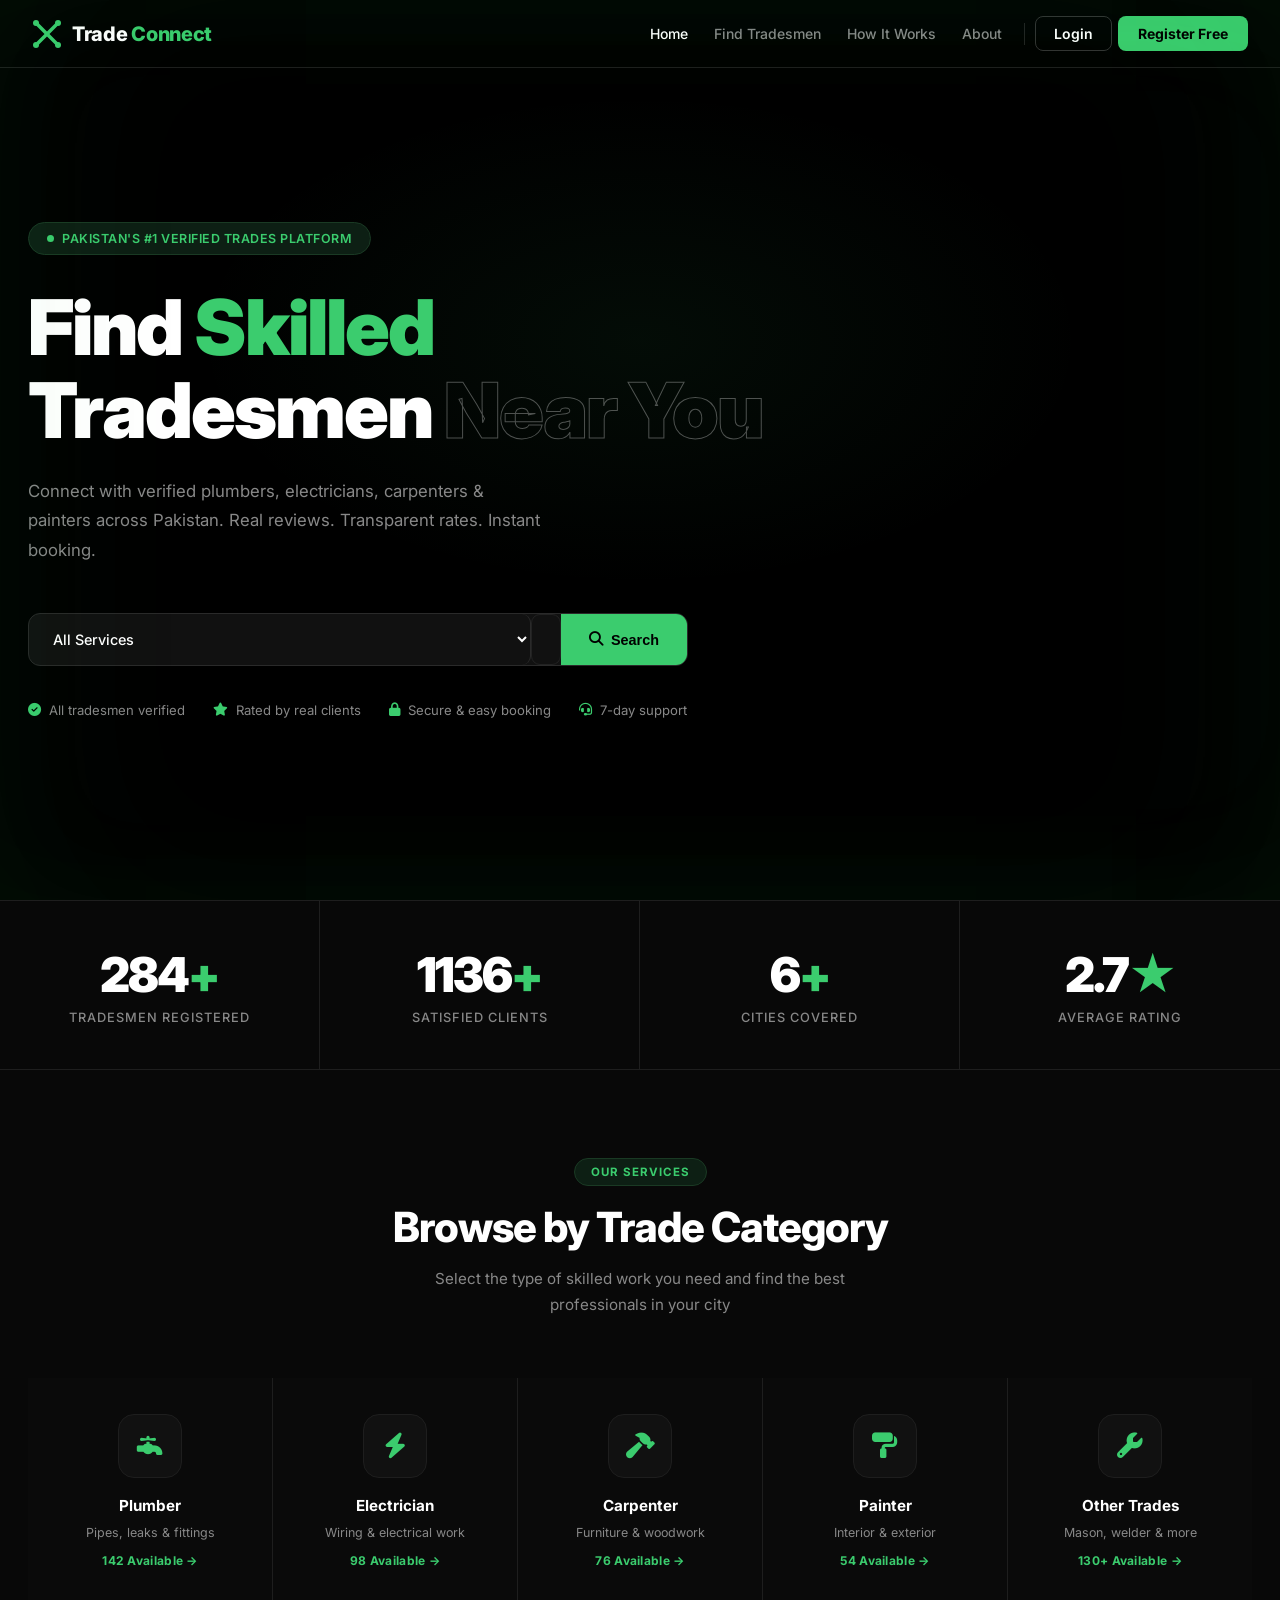
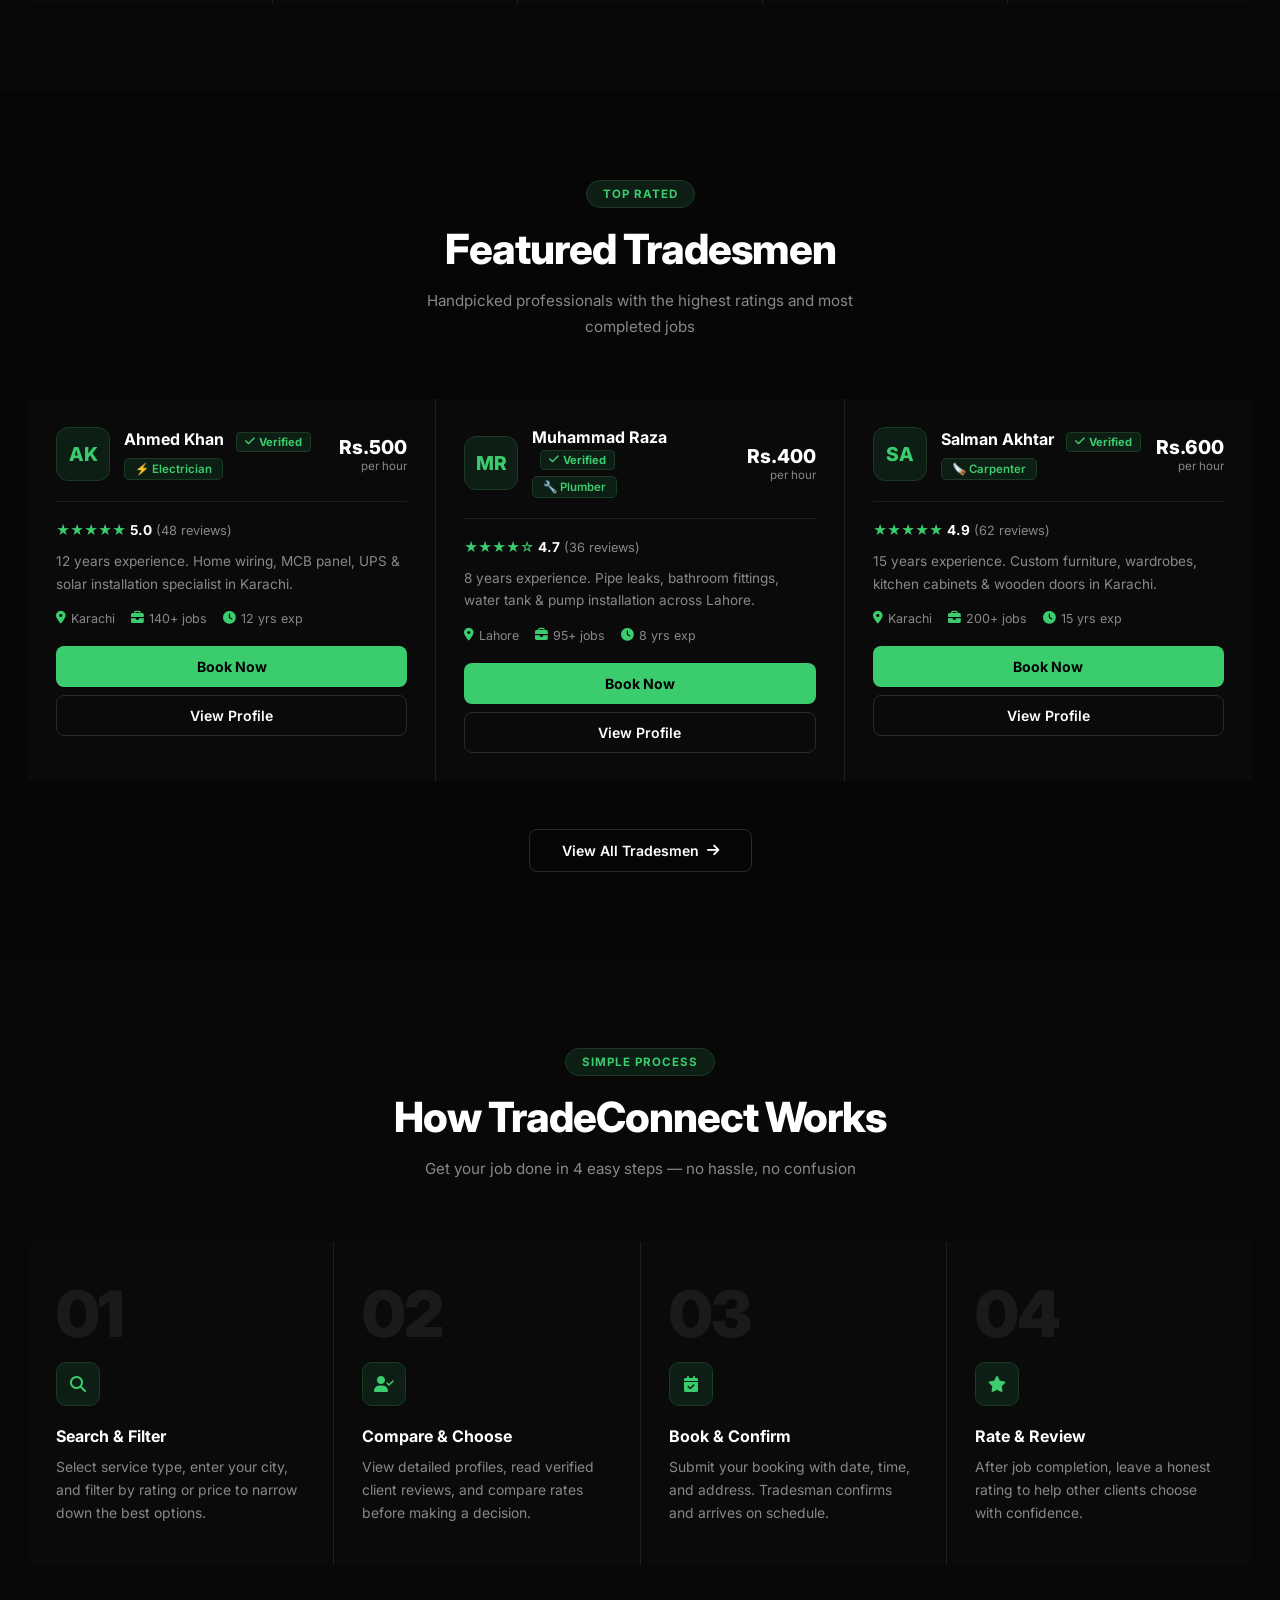
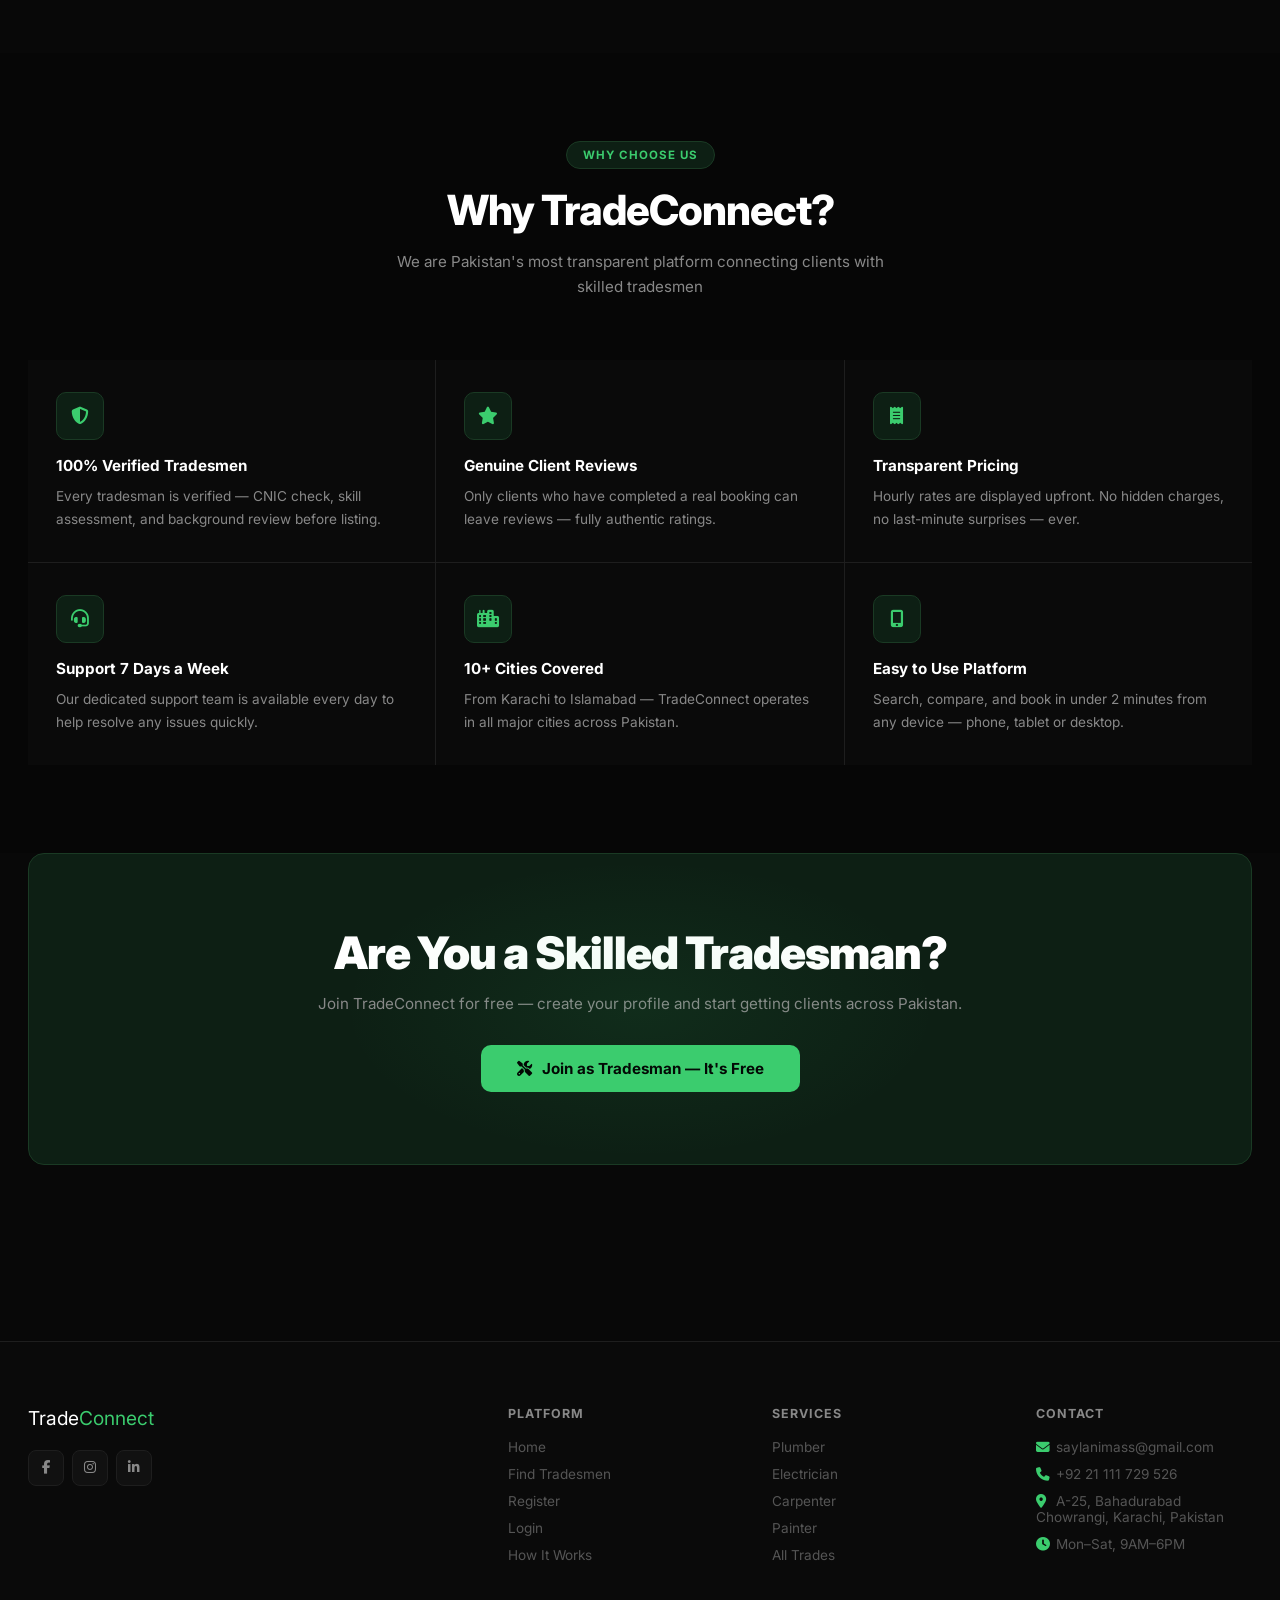
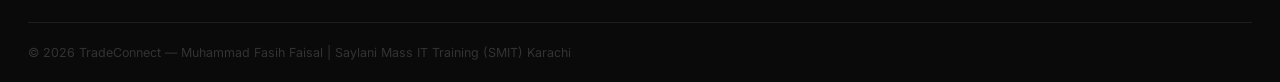
==== tradeconnect/public/index.html @ 7ce0fc68 "Add files via upload" ====
<!DOCTYPE html>
<html lang="en">
<head>
<meta charset="UTF-8">
<meta name="viewport" content="width=device-width, initial-scale=1.0">
<title>TradeConnect — Pakistan's Trusted Trades Platform</title>
<link rel="stylesheet" href="https://cdnjs.cloudflare.com/ajax/libs/font-awesome/6.5.0/css/all.min.css">
<link rel="stylesheet" href="common.css">
<link href="https://fonts.googleapis.com/css2?family=Inter:wght@300;400;500;600;700;800;900&display=swap" rel="stylesheet">
<style>
*{margin:0;padding:0;box-sizing:border-box;}
:root{
  --green:#3bcc6e;
  --green-dark:#2aaa58;
  --black:#000000;
  --dark:#0a0a0a;
  --card:#111111;
  --border:#1e1e1e;
  --text:#ffffff;
  --muted:#888888;
  --light:#cccccc;
}
html{scroll-behavior:smooth;}
body{font-family:'Inter',sans-serif;background:#080808;color:var(--text);overflow-x:hidden;}
/* Page-wide green glow shadow on sides */
body::before{
  content:'';position:fixed;top:0;left:0;right:0;bottom:0;pointer-events:none;z-index:9999;
  box-shadow:inset 0 0 120px rgba(59,204,110,.04), inset 80px 0 160px rgba(59,204,110,.03), inset -80px 0 160px rgba(59,204,110,.03);
}
/* Scrollbar */
::-webkit-scrollbar{width:6px;}
::-webkit-scrollbar-track{background:#000;}
::-webkit-scrollbar-thumb{background:#1e1e1e;border-radius:3px;}
::-webkit-scrollbar-thumb:hover{background:#3bcc6e;}

/* ─── NAVBAR OVERRIDE ─── */
.navbar{
  position:fixed!important;top:0;left:0;right:0;z-index:1000;
  background:rgba(0,0,0,.95)!important;
  backdrop-filter:blur(12px);
  border-bottom:1px solid #1e1e1e;
  height:68px;
  padding:0!important;
}
.nav-wrap{
  width:100%;max-width:1280px;margin:0 auto;padding:0 32px;
  height:68px;display:flex!important;align-items:center;
  justify-content:space-between!important;
  flex-direction:row!important;
}
/* Logo — hard left */
.logo{
  display:flex!important;align-items:center;gap:10px;
  text-decoration:none;flex-shrink:0;
  margin-right:auto;
}
/* All links + buttons — hard right */
.nav-right-group{
  display:flex!important;align-items:center;
  gap:2px;flex-shrink:0;margin-left:auto;
}
.nav-right-group a{
  color:#888;text-decoration:none;font-size:.875rem;
  font-weight:500;padding:8px 12px;border-radius:6px;
  transition:.2s;white-space:nowrap;display:inline-block;
}
.nav-right-group a:hover{color:#fff;background:#111;}
.nav-right-group a.active{color:#fff;}
.nav-divider{width:1px;height:22px;background:#222;margin:0 8px;flex-shrink:0;}
.btn-ghost{
  border:1px solid #333!important;color:#fff!important;
  background:transparent!important;padding:8px 18px!important;
  border-radius:8px!important;font-weight:600!important;
}
.btn-ghost:hover{border-color:#555!important;background:#111!important;}
.btn-green-nav{
  background:#3bcc6e!important;color:#000!important;
  padding:9px 20px!important;border-radius:8px!important;
  font-weight:700!important;margin-left:4px;
}
.btn-green-nav:hover{background:#2aaa58!important;}
@media(max-width:768px){
  .nav-right-group a:not(.btn-ghost):not(.btn-green-nav){display:none!important;}
}

/* ─── HERO ─── */
.hero{
  min-height:100vh;
  display:flex;align-items:center;
  padding:120px 28px 80px;
  background:var(--black);
  position:relative;overflow:hidden;
}
.hero-glow{
  position:absolute;top:10%;left:50%;transform:translateX(-50%);
  width:900px;height:500px;
  background:radial-gradient(ellipse,rgba(59,204,110,.06) 0%,transparent 70%);
  pointer-events:none;
}
.hero-inner{max-width:1280px;margin:auto;width:100%;position:relative;z-index:1;}
.hero-badge{
  display:inline-flex;align-items:center;gap:8px;
  background:#0d1f14;border:1px solid #1a3a24;
  color:var(--green);padding:8px 18px;border-radius:40px;
  font-size:.78rem;font-weight:600;letter-spacing:.5px;text-transform:uppercase;
  margin-bottom:32px;
}
.hero-badge span{width:7px;height:7px;border-radius:50%;background:var(--green);display:inline-block;animation:pulse 2s infinite;}
@keyframes pulse{0%,100%{opacity:1;}50%{opacity:.3;}}
.hero h1{
  font-size:clamp(2.8rem,6vw,5rem);font-weight:900;
  line-height:1.08;letter-spacing:-2px;
  max-width:800px;margin-bottom:24px;
}
.hero h1 .green{color:var(--green);}
.hero h1 .outline{
  -webkit-text-stroke:1px rgba(255,255,255,.3);
  color:transparent;
}
.hero-sub{
  color:var(--muted);font-size:1.05rem;
  max-width:520px;line-height:1.75;margin-bottom:48px;font-weight:400;
}

/* search */
.search-wrap{
  display:flex;gap:0;max-width:660px;
  background:#111;border:1px solid #2a2a2a;
  border-radius:12px;overflow:hidden;margin-bottom:36px;
}
.search-wrap select,.search-wrap input{
  background:transparent;border:none;outline:none;
  padding:16px 20px;font-family:'Inter',sans-serif;font-size:.9rem;color:#fff;
}
.search-wrap select{
  border-right:1px solid #2a2a2a;min-width:180px;cursor:pointer;
  font-weight:500;
}
.search-wrap select option{background:#111;}
.search-wrap input{flex:1;}
.search-wrap input::placeholder{color:var(--muted);}
.btn-search{
  background:var(--green);color:#000;border:none;
  padding:16px 28px;font-weight:700;font-size:.9rem;
  cursor:pointer;white-space:nowrap;transition:.2s;
  display:flex;align-items:center;gap:8px;
}
.btn-search:hover{background:var(--green-dark);}
.hero-trust{display:flex;gap:28px;flex-wrap:wrap;}
.trust-item{display:flex;align-items:center;gap:8px;font-size:.82rem;color:var(--muted);}
.trust-item i{color:var(--green);}

/* ─── STATS ─── */
.stats-section{background:#080808;border-top:1px solid var(--border);border-bottom:1px solid var(--border);padding:0;}
.stats-grid{max-width:1280px;margin:auto;display:grid;grid-template-columns:repeat(4,1fr);}
.stat-block{
  padding:44px 28px;text-align:center;
  border-right:1px solid var(--border);
  position:relative;
}
.stat-block:last-child{border:none;}
.stat-block h3{font-size:3rem;font-weight:900;letter-spacing:-2px;color:#fff;margin-bottom:6px;}
.stat-block h3 span{color:var(--green);}
.stat-block p{color:var(--muted);font-size:.8rem;font-weight:500;text-transform:uppercase;letter-spacing:1px;}

/* ─── SECTIONS ─── */
.section{padding:88px 28px;}
.s-inner{max-width:1280px;margin:auto;}
.s-head{text-align:center;margin-bottom:60px;}
.s-tag{
  display:inline-block;
  background:#0d1f14;border:1px solid #1a3a24;color:var(--green);
  padding:6px 16px;border-radius:40px;font-size:.72rem;font-weight:700;
  text-transform:uppercase;letter-spacing:1px;margin-bottom:16px;
}
.s-head h2{font-size:clamp(1.8rem,3.5vw,2.6rem);font-weight:800;letter-spacing:-1px;margin-bottom:14px;}
.s-head p{color:var(--muted);font-size:.95rem;max-width:500px;margin:auto;line-height:1.7;}
.bg-dark-alt{background:#060606;}

/* ─── CATEGORY CARDS ─── */
.cat-grid{display:grid;grid-template-columns:repeat(auto-fit,minmax(200px,1fr));gap:1px;background:var(--border);}
.cat-card{
  background:var(--dark);padding:36px 24px;text-align:center;
  cursor:pointer;transition:.25s;position:relative;overflow:hidden;
}
.cat-card::before{
  content:'';position:absolute;bottom:0;left:0;right:0;height:2px;
  background:var(--green);transform:scaleX(0);transition:.25s;
}
.cat-card:hover{background:#0f0f0f;}
.cat-card:hover::before{transform:scaleX(1);}
.cat-ic{
  width:64px;height:64px;border-radius:16px;
  background:#111;border:1px solid #1e1e1e;
  display:flex;align-items:center;justify-content:center;
  font-size:1.6rem;margin:0 auto 18px;transition:.25s;
  color:var(--green);
}
.cat-card:hover .cat-ic{background:#0d1f14;border-color:#1a3a24;}
.cat-card h5{font-size:.95rem;font-weight:700;margin-bottom:6px;}
.cat-card small{color:var(--muted);font-size:.78rem;}
.cat-card .num{
  margin-top:12px;font-size:.75rem;font-weight:700;
  color:var(--green);letter-spacing:.3px;
}

/* ─── TRADESMAN CARDS ─── */
.tc-grid{display:grid;grid-template-columns:repeat(auto-fit,minmax(320px,1fr));gap:1px;background:var(--border);}
.tc-card{background:var(--dark);padding:28px;transition:.25s;position:relative;}
.tc-card:hover{background:#0f0f0f;}
.tc-head{display:flex;align-items:center;gap:14px;margin-bottom:20px;padding-bottom:20px;border-bottom:1px solid var(--border);}
.tc-avatar{
  width:54px;height:54px;border-radius:12px;
  background:#0d1f14;border:1px solid #1a3a24;
  display:flex;align-items:center;justify-content:center;
  font-size:1.2rem;font-weight:800;color:var(--green);flex-shrink:0;
}
.tc-name{font-size:1rem;font-weight:700;margin-bottom:5px;}
.tc-trade{
  background:#0d1f14;color:var(--green);border:1px solid #1a3a24;
  padding:3px 10px;border-radius:5px;font-size:.72rem;font-weight:600;
  display:inline-block;
}
.tc-stars{color:var(--green);font-size:.85rem;margin-bottom:4px;}
.tc-price{
  margin-left:auto;text-align:right;
}
.tc-price .amount{font-size:1.2rem;font-weight:800;color:#fff;}
.tc-price small{color:var(--muted);font-size:.72rem;display:block;}
.tc-desc{color:var(--muted);font-size:.85rem;line-height:1.65;margin-bottom:16px;}
.tc-meta-row{display:flex;gap:16px;margin-bottom:20px;}
.tc-meta-row span{font-size:.78rem;color:var(--muted);display:flex;align-items:center;gap:5px;}
.tc-meta-row i{color:var(--green);font-size:.8rem;}
.verified-tag{
  display:inline-flex;align-items:center;gap:4px;
  background:#0d1f14;color:var(--green);border:1px solid #1a3a24;
  font-size:.7rem;font-weight:700;padding:2px 8px;border-radius:4px;
  margin-left:8px;
}
.btn-book{
  display:block;width:100%;padding:12px;
  background:var(--green);color:#000;
  border:none;border-radius:8px;font-weight:700;font-size:.88rem;
  cursor:pointer;transition:.2s;text-decoration:none;text-align:center;
}
.btn-book:hover{background:var(--green-dark);}
.btn-outline{
  display:block;width:100%;padding:11px;
  background:transparent;color:#fff;
  border:1px solid #2a2a2a;border-radius:8px;font-weight:600;font-size:.88rem;
  cursor:pointer;transition:.2s;text-decoration:none;text-align:center;
  margin-top:8px;
}
.btn-outline:hover{border-color:#444;background:#111;}

/* ─── HOW IT WORKS ─── */
.how-grid{display:grid;grid-template-columns:repeat(auto-fit,minmax(220px,1fr));gap:1px;background:var(--border);}
.how-card{background:var(--dark);padding:40px 28px;position:relative;}
.step-num{
  font-size:4rem;font-weight:900;letter-spacing:-2px;
  color:#1a1a1a;margin-bottom:16px;line-height:1;
}
.how-card h5{font-size:1rem;font-weight:700;margin-bottom:10px;}
.how-card p{color:var(--muted);font-size:.87rem;line-height:1.65;}
.how-card .step-icon{
  width:44px;height:44px;border-radius:10px;
  background:#0d1f14;border:1px solid #1a3a24;
  display:flex;align-items:center;justify-content:center;
  color:var(--green);font-size:1rem;margin-bottom:20px;
}

/* ─── WHY US ─── */
.why-grid{display:grid;grid-template-columns:repeat(3,1fr);gap:1px;background:var(--border);}
.why-card{background:var(--dark);padding:32px 28px;}
@media(max-width:768px){.why-grid{grid-template-columns:repeat(2,1fr);}}
@media(max-width:480px){.why-grid{grid-template-columns:1fr;}}
.why-icon{
  width:48px;height:48px;border-radius:10px;
  background:#0d1f14;border:1px solid #1a3a24;
  display:flex;align-items:center;justify-content:center;
  color:var(--green);font-size:1.1rem;margin-bottom:16px;
}
.why-card h5{font-size:.95rem;font-weight:700;margin-bottom:10px;}
.why-card p{color:var(--muted);font-size:.85rem;line-height:1.65;}

/* ─── CTA BANNER ─── */
.cta-banner{
  margin:0 28px;border-radius:16px;
  background:#0d1f14;border:1px solid #1a3a24;
  padding:72px 48px;text-align:center;
  position:relative;overflow:hidden;
}
.cta-banner::before{
  content:'';position:absolute;top:50%;left:50%;transform:translate(-50%,-50%);
  width:600px;height:300px;
  background:radial-gradient(ellipse,rgba(59,204,110,.08),transparent 70%);
  pointer-events:none;
}
.cta-banner h2{font-size:clamp(1.8rem,4vw,2.8rem);font-weight:900;letter-spacing:-1px;margin-bottom:14px;}
.cta-banner p{color:var(--muted);margin-bottom:32px;font-size:.95rem;}
.btn-green-lg{
  display:inline-flex;align-items:center;gap:10px;
  background:var(--green);color:#000;
  padding:14px 36px;border-radius:10px;font-weight:700;font-size:.95rem;
  text-decoration:none;transition:.2s;border:none;cursor:pointer;
}
.btn-green-lg:hover{background:var(--green-dark);}

/* ─── FOOTER ─── */
footer{
  margin-top:88px;
  border-top:1px solid var(--border);
  padding:64px 28px 0;
  background:var(--dark);
}
.footer-wrap{max-width:1280px;margin:auto;}
.footer-top{display:grid;grid-template-columns:2fr 1fr 1fr 1fr;gap:48px;padding-bottom:48px;border-bottom:1px solid var(--border);}
.footer-brand p{color:var(--muted);font-size:.85rem;line-height:1.75;margin-top:14px;max-width:260px;}
.footer-social{display:flex;gap:8px;margin-top:20px;}
.soc-btn{
  width:36px;height:36px;border-radius:8px;
  background:#111;border:1px solid #1e1e1e;
  display:flex;align-items:center;justify-content:center;
  color:var(--muted);font-size:.85rem;text-decoration:none;transition:.2s;
}
.soc-btn:hover{border-color:var(--green);color:var(--green);}
.footer-col h6{font-size:.78rem;font-weight:700;text-transform:uppercase;letter-spacing:1px;color:var(--muted);margin-bottom:18px;}
.footer-col a{display:block;color:#555;text-decoration:none;font-size:.85rem;margin-bottom:11px;transition:.2s;}
.footer-col a:hover{color:var(--green);}
.footer-bottom{
  padding:22px 0;display:flex;justify-content:space-between;
  align-items:center;flex-wrap:wrap;gap:10px;
}
.footer-bottom p{color:#333;font-size:.78rem;}
.footer-bottom a{color:#333;text-decoration:none;}
.footer-bottom a:hover{color:var(--green);}

/* ─── VIEW ALL BTN ─── */
.view-all-wrap{text-align:center;margin-top:48px;}
.btn-view-all{
  display:inline-flex;align-items:center;gap:8px;
  border:1px solid #2a2a2a;color:#fff;
  padding:12px 32px;border-radius:8px;font-weight:600;font-size:.88rem;
  text-decoration:none;transition:.2s;background:transparent;cursor:pointer;
}
.btn-view-all:hover{border-color:var(--green);color:var(--green);}

/* ─── RESPONSIVE ─── */
@media(max-width:900px){
  .stats-grid{grid-template-columns:1fr 1fr;}
  .footer-top{grid-template-columns:1fr 1fr;}
}
@media(max-width:600px){
  .stats-grid{grid-template-columns:1fr 1fr;}
  .footer-top{grid-template-columns:1fr;}
  .nav-links a:not(.btn-ghost):not(.btn-green){display:none;}
  .search-wrap{flex-direction:column;border-radius:12px;}
  .search-wrap select{border-right:none;border-bottom:1px solid #2a2a2a;}
  .cta-banner{margin:0 16px;padding:48px 24px;}
}
</style>
</head>
<body>

<!-- NAVBAR -->
<nav class="navbar">
  <div class="nav-wrap">
    <!-- LOGO — exact same as search page -->
    <a href="index.html" class="logo">
      <svg width="30" height="30" viewBox="0 0 30 30" fill="none" xmlns="http://www.w3.org/2000/svg"><path d="M4 4L26 26" stroke="#3bcc6e" stroke-width="3.5" stroke-linecap="round"/><path d="M26 4L4 26" stroke="#3bcc6e" stroke-width="3.5" stroke-linecap="round"/><circle cx="4" cy="4" r="3" fill="#3bcc6e"/><circle cx="26" cy="4" r="3" fill="#3bcc6e"/><circle cx="4" cy="26" r="3" fill="#3bcc6e"/><circle cx="26" cy="26" r="3" fill="#3bcc6e"/></svg><span style="font-family:Inter,sans-serif;font-size:1.25rem;font-weight:800;color:#fff;letter-spacing:-.3px;">Trade <span style="color:#3bcc6e;">Connect</span></span></span>
    </a>
    <!-- LINKS + BUTTONS — bilkul right -->
    <div class="nav-right-group">
      <a href="index.html" class="active">Home</a>
      <a href="search.html">Find Tradesmen</a>
      <a href="#how">How It Works</a>
      <a href="#about">About</a>
      <div class="nav-divider"></div>
      <a href="login.html" class="btn-ghost">Login</a>
      <a href="register.html" class="btn-green-nav">Register Free</a>
    </div>
  </div>
</nav>

<!-- HERO -->
<section class="hero">
  <div class="hero-glow"></div>
  <div class="hero-inner">
    <div class="hero-badge">
      <span></span> Pakistan's #1 Verified Trades Platform
    </div>
    <h1>
      Find <span class="green">Skilled</span><br>
      Tradesmen <span class="outline">Near You</span>
    </h1>
    <p class="hero-sub">Connect with verified plumbers, electricians, carpenters & painters across Pakistan. Real reviews. Transparent rates. Instant booking.</p>

    <div class="search-wrap">
      <select id="svcSel">
        <option value="">All Services</option>
        <option value="plumber">🔧 Plumber</option>
        <option value="electrician">⚡ Electrician</option>
        <option value="carpenter">🪚 Carpenter</option>
        <option value="painter">🎨 Painter</option>
      </select>
      <input type="text" id="cityIn" placeholder="Enter your city — e.g. Karachi, Lahore">
      <button class="btn-search" onclick="goSearch()"><i class="fas fa-search"></i> Search</button>
    </div>

    <div class="hero-trust">
      <div class="trust-item"><i class="fas fa-check-circle"></i> All tradesmen verified</div>
      <div class="trust-item"><i class="fas fa-star"></i> Rated by real clients</div>
      <div class="trust-item"><i class="fas fa-lock"></i> Secure & easy booking</div>
      <div class="trust-item"><i class="fas fa-headset"></i> 7-day support</div>
    </div>
  </div>
</section>

<!-- STATS -->
<div class="stats-section">
  <div class="stats-grid">
    <div class="stat-block"><h3 id="c1">0<span>+</span></h3><p>Tradesmen Registered</p></div>
    <div class="stat-block"><h3 id="c2">0<span>+</span></h3><p>Satisfied Clients</p></div>
    <div class="stat-block"><h3 id="c3">0<span>+</span></h3><p>Cities Covered</p></div>
    <div class="stat-block"><h3 id="c4">0<span>★</span></h3><p>Average Rating</p></div>
  </div>
</div>

<!-- CATEGORIES -->
<section class="section">
  <div class="s-inner">
    <div class="s-head">
      <div class="s-tag">Our Services</div>
      <h2>Browse by Trade Category</h2>
      <p>Select the type of skilled work you need and find the best professionals in your city</p>
    </div>
    <div class="cat-grid">
      <div class="cat-card" onclick="location.href='search.html?service=plumber'">
        <div class="cat-ic"><i class="fas fa-faucet"></i></div>
        <h5>Plumber</h5>
        <small>Pipes, leaks & fittings</small>
        <div class="num">142 Available →</div>
      </div>
      <div class="cat-card" onclick="location.href='search.html?service=electrician'">
        <div class="cat-ic"><i class="fas fa-bolt"></i></div>
        <h5>Electrician</h5>
        <small>Wiring & electrical work</small>
        <div class="num">98 Available →</div>
      </div>
      <div class="cat-card" onclick="location.href='search.html?service=carpenter'">
        <div class="cat-ic"><i class="fas fa-hammer"></i></div>
        <h5>Carpenter</h5>
        <small>Furniture & woodwork</small>
        <div class="num">76 Available →</div>
      </div>
      <div class="cat-card" onclick="location.href='search.html?service=painter'">
        <div class="cat-ic"><i class="fas fa-paint-roller"></i></div>
        <h5>Painter</h5>
        <small>Interior & exterior</small>
        <div class="num">54 Available →</div>
      </div>
      <div class="cat-card" onclick="location.href='search.html'">
        <div class="cat-ic"><i class="fas fa-wrench"></i></div>
        <h5>Other Trades</h5>
        <small>Mason, welder & more</small>
        <div class="num">130+ Available →</div>
      </div>
    </div>
  </div>
</section>

<!-- TOP TRADESMEN -->
<section class="section bg-dark-alt">
  <div class="s-inner">
    <div class="s-head">
      <div class="s-tag">Top Rated</div>
      <h2>Featured Tradesmen</h2>
      <p>Handpicked professionals with the highest ratings and most completed jobs</p>
    </div>
    <div class="tc-grid">

      <div class="tc-card">
        <div class="tc-head">
          <div class="tc-avatar">AK</div>
          <div>
            <div class="tc-name">Ahmed Khan <span class="verified-tag"><i class="fas fa-check"></i> Verified</span></div>
            <span class="tc-trade">⚡ Electrician</span>
          </div>
          <div class="tc-price">
            <div class="amount">Rs.500</div>
            <small>per hour</small>
          </div>
        </div>
        <div class="tc-stars">★★★★★ <span style="color:#fff;font-weight:700">5.0</span> <span style="color:var(--muted);font-size:.8rem">(48 reviews)</span></div>
        <p class="tc-desc" style="margin-top:12px;">12 years experience. Home wiring, MCB panel, UPS & solar installation specialist in Karachi.</p>
        <div class="tc-meta-row">
          <span><i class="fas fa-map-marker-alt"></i>Karachi</span>
          <span><i class="fas fa-briefcase"></i>140+ jobs</span>
          <span><i class="fas fa-clock"></i>12 yrs exp</span>
        </div>
        <a href="booking.html?id=1" class="btn-book">Book Now</a>
        <a href="profile.html?id=1" class="btn-outline">View Profile</a>
      </div>

      <div class="tc-card">
        <div class="tc-head">
          <div class="tc-avatar">MR</div>
          <div>
            <div class="tc-name">Muhammad Raza <span class="verified-tag"><i class="fas fa-check"></i> Verified</span></div>
            <span class="tc-trade">🔧 Plumber</span>
          </div>
          <div class="tc-price">
            <div class="amount">Rs.400</div>
            <small>per hour</small>
          </div>
        </div>
        <div class="tc-stars">★★★★☆ <span style="color:#fff;font-weight:700">4.7</span> <span style="color:var(--muted);font-size:.8rem">(36 reviews)</span></div>
        <p class="tc-desc" style="margin-top:12px;">8 years experience. Pipe leaks, bathroom fittings, water tank & pump installation across Lahore.</p>
        <div class="tc-meta-row">
          <span><i class="fas fa-map-marker-alt"></i>Lahore</span>
          <span><i class="fas fa-briefcase"></i>95+ jobs</span>
          <span><i class="fas fa-clock"></i>8 yrs exp</span>
        </div>
        <a href="booking.html?id=2" class="btn-book">Book Now</a>
        <a href="profile.html?id=2" class="btn-outline">View Profile</a>
      </div>

      <div class="tc-card">
        <div class="tc-head">
          <div class="tc-avatar">SA</div>
          <div>
            <div class="tc-name">Salman Akhtar <span class="verified-tag"><i class="fas fa-check"></i> Verified</span></div>
            <span class="tc-trade">🪚 Carpenter</span>
          </div>
          <div class="tc-price">
            <div class="amount">Rs.600</div>
            <small>per hour</small>
          </div>
        </div>
        <div class="tc-stars">★★★★★ <span style="color:#fff;font-weight:700">4.9</span> <span style="color:var(--muted);font-size:.8rem">(62 reviews)</span></div>
        <p class="tc-desc" style="margin-top:12px;">15 years experience. Custom furniture, wardrobes, kitchen cabinets & wooden doors in Karachi.</p>
        <div class="tc-meta-row">
          <span><i class="fas fa-map-marker-alt"></i>Karachi</span>
          <span><i class="fas fa-briefcase"></i>200+ jobs</span>
          <span><i class="fas fa-clock"></i>15 yrs exp</span>
        </div>
        <a href="booking.html?id=3" class="btn-book">Book Now</a>
        <a href="profile.html?id=3" class="btn-outline">View Profile</a>
      </div>

    </div>
    <div class="view-all-wrap">
      <a href="search.html" class="btn-view-all">View All Tradesmen <i class="fas fa-arrow-right"></i></a>
    </div>
  </div>
</section>

<!-- HOW IT WORKS -->
<section class="section" id="how">
  <div class="s-inner">
    <div class="s-head">
      <div class="s-tag">Simple Process</div>
      <h2>How TradeConnect Works</h2>
      <p>Get your job done in 4 easy steps — no hassle, no confusion</p>
    </div>
    <div class="how-grid">
      <div class="how-card">
        <div class="step-num">01</div>
        <div class="step-icon"><i class="fas fa-search"></i></div>
        <h5>Search & Filter</h5>
        <p>Select service type, enter your city, and filter by rating or price to narrow down the best options.</p>
      </div>
      <div class="how-card">
        <div class="step-num">02</div>
        <div class="step-icon"><i class="fas fa-user-check"></i></div>
        <h5>Compare & Choose</h5>
        <p>View detailed profiles, read verified client reviews, and compare rates before making a decision.</p>
      </div>
      <div class="how-card">
        <div class="step-num">03</div>
        <div class="step-icon"><i class="fas fa-calendar-check"></i></div>
        <h5>Book & Confirm</h5>
        <p>Submit your booking with date, time, and address. Tradesman confirms and arrives on schedule.</p>
      </div>
      <div class="how-card">
        <div class="step-num">04</div>
        <div class="step-icon"><i class="fas fa-star"></i></div>
        <h5>Rate & Review</h5>
        <p>After job completion, leave a honest rating to help other clients choose with confidence.</p>
      </div>
    </div>
  </div>
</section>

<!-- WHY TRADECONNECT -->
<section class="section bg-dark-alt" id="about">
  <div class="s-inner">
    <div class="s-head">
      <div class="s-tag">Why Choose Us</div>
      <h2>Why TradeConnect?</h2>
      <p>We are Pakistan's most transparent platform connecting clients with skilled tradesmen</p>
    </div>
    <div class="why-grid">
      <div class="why-card">
        <div class="why-icon"><i class="fas fa-shield-alt"></i></div>
        <h5>100% Verified Tradesmen</h5>
        <p>Every tradesman is verified — CNIC check, skill assessment, and background review before listing.</p>
      </div>
      <div class="why-card">
        <div class="why-icon"><i class="fas fa-star"></i></div>
        <h5>Genuine Client Reviews</h5>
        <p>Only clients who have completed a real booking can leave reviews — fully authentic ratings.</p>
      </div>
      <div class="why-card">
        <div class="why-icon"><i class="fas fa-receipt"></i></div>
        <h5>Transparent Pricing</h5>
        <p>Hourly rates are displayed upfront. No hidden charges, no last-minute surprises — ever.</p>
      </div>
      <div class="why-card">
        <div class="why-icon"><i class="fas fa-headset"></i></div>
        <h5>Support 7 Days a Week</h5>
        <p>Our dedicated support team is available every day to help resolve any issues quickly.</p>
      </div>
      <div class="why-card">
        <div class="why-icon"><i class="fas fa-city"></i></div>
        <h5>10+ Cities Covered</h5>
        <p>From Karachi to Islamabad — TradeConnect operates in all major cities across Pakistan.</p>
      </div>
      <div class="why-card">
        <div class="why-icon"><i class="fas fa-mobile-alt"></i></div>
        <h5>Easy to Use Platform</h5>
        <p>Search, compare, and book in under 2 minutes from any device — phone, tablet or desktop.</p>
      </div>
    </div>
  </div>
</section>


<!-- CTA BANNER -->
<section style="padding:0 0 88px;">
  <div class="cta-banner">
    <h2>Are You a Skilled Tradesman?</h2>
    <p>Join TradeConnect for free — create your profile and start getting clients across Pakistan.</p>
    <a href="register.html?role=tradesman" class="btn-green-lg">
      <i class="fas fa-tools"></i> Join as Tradesman — It's Free
    </a>
  </div>
</section>

<!-- FOOTER -->
<footer>
  <div class="footer-wrap">
    <div class="footer-top">
      <div class="footer-brand">
        <div class="logo-name" style="font-size:1.2rem;margin-bottom:14px;">Trade<span style="color:var(--green)">Connect</span></div>
        <div class="footer-social">
          <a href="https://www.facebook.com/saylani.smit" class="soc-btn"><i class="fab fa-facebook-f"></i></a>
          <a href="https://www.instagram.com/saylani.smit/" class="soc-btn"><i class="fab fa-instagram"></i></a>
          <a href="https://www.linkedin.com/company/saylanimassit/" class="soc-btn"><i class="fab fa-linkedin-in"></i></a>
        </div>
      </div>
      <div class="footer-col">
        <h6>Platform</h6>
        <a href="index.html">Home</a>
        <a href="search.html">Find Tradesmen</a>
        <a href="register.html">Register</a>
        <a href="login.html">Login</a>
        <a href="#how">How It Works</a>
      </div>
      <div class="footer-col">
        <h6>Services</h6>
        <a href="search.html?service=plumber">Plumber</a>
        <a href="search.html?service=electrician">Electrician</a>
        <a href="search.html?service=carpenter">Carpenter</a>
        <a href="search.html?service=painter">Painter</a>
        <a href="search.html">All Trades</a>
      </div>
      <div class="footer-col">
        <h6>Contact</h6>
        <a href="#"><i class="fas fa-envelope" style="width:14px;margin-right:6px;color:var(--green)"></i>saylanimass@gmail.com</a>
        <a href="#"><i class="fas fa-phone" style="width:14px;margin-right:6px;color:var(--green)"></i>+92 21 111 729 526</a>
        <a href="#"><i class="fas fa-map-marker-alt" style="width:14px;margin-right:6px;color:var(--green)"></i>A-25, Bahadurabad Chowrangi, Karachi, Pakistan</a>
        <a href="#"><i class="fas fa-clock" style="width:14px;margin-right:6px;color:var(--green)"></i>Mon–Sat, 9AM–6PM</a>
      </div>
    </div>
    <div class="footer-bottom">
      <p>© 2026 TradeConnect — Muhammad Fasih Faisal | <a href="https://www.saylanimit.com">Saylani Mass IT Training (SMIT)</a> Karachi</p>
    </div>
  </div>
</footer>

<script>

function goSearch(){
  const s=document.getElementById('svcSel').value;
  const c=document.getElementById('cityIn').value;
  location.href='search.html?'+(s?'service='+s+'&':'')+(c?'city='+encodeURIComponent(c):'');
}

// Counter animation — exactly like SMIT website
function animCount(el,target,suffix,decimals=0){
  let cur=0;const dur=2000;const step=16;const inc=target/(dur/step);
  const t=setInterval(()=>{
    cur+=inc;
    if(cur>=target){cur=target;clearInterval(t);}
    el.innerHTML=decimals?cur.toFixed(decimals)+suffix:Math.round(cur)+suffix;
  },step);
}
const obs=new IntersectionObserver(entries=>{
  entries.forEach(e=>{
    if(e.isIntersecting){
      animCount(document.getElementById('c1'),500,'<span>+</span>');
      animCount(document.getElementById('c2'),2000,'<span>+</span>');
      animCount(document.getElementById('c3'),10,'<span>+</span>');
      animCount(document.getElementById('c4'),4.8,'<span>★</span>',1);
      obs.disconnect();
    }
  });
},{threshold:.3});
obs.observe(document.querySelector('.stats-section'));
</script>
</body>
</html>
---- tradeconnect/public/common.css ----
/* TradeConnect — Common CSS */
:root{
  --green:#3bcc6e;
  --green-dark:#2aaa58;
  --black:#000;
  --dark:#0a0a0a;
  --card:#0f0f0f;
  --border:#1e1e1e;
  --border2:#1a1a1a;
  --muted:#555;
  --light:#aaa;
}
*{margin:0;padding:0;box-sizing:border-box;}
body{font-family:'Inter',sans-serif;background:var(--black);color:#fff;}
a{text-decoration:none;}

/* NAV */
.navbar{background:var(--dark);border-bottom:1px solid var(--border);padding:0 28px;height:68px;display:flex;align-items:center;justify-content:space-between;position:sticky;top:0;z-index:999;}
.logo{font-weight:800;font-size:1.3rem;color:#fff;display:flex;align-items:center;gap:8px;text-decoration:none;flex-shrink:0;}
.logo span{color:var(--green);}
.logo i{color:var(--green);}
.nav-links{display:flex;align-items:center;gap:6px;margin-left:auto;}
.nav-links a{color:var(--light);font-size:.88rem;padding:8px 14px;border-radius:8px;transition:.2s;text-decoration:none;}
.nav-links a:hover{color:#fff;background:#111;}
.btn-ghost{border:1px solid #2a2a2a!important;color:#fff!important;border-radius:8px!important;padding:8px 16px!important;background:transparent!important;}
.btn-green{background:var(--green)!important;color:#000!important;font-weight:700!important;border-radius:8px!important;padding:9px 18px!important;}
.btn-green:hover{background:var(--green-dark)!important;}

/* INPUTS */
input:not([type=radio]):not([type=checkbox]),select,textarea{width:100%;background:#111;border:1px solid #222;color:#fff;border-radius:9px;padding:12px 14px;font-family:'Inter',sans-serif;font-size:.9rem;outline:none;transition:border .2s;}
input::placeholder,textarea::placeholder{color:#444;}
input:not([type=radio]):not([type=checkbox]):focus,select:focus,textarea:focus{border-color:var(--green);}
input[type=radio],input[type=checkbox]{width:auto;background:transparent;border:none;padding:0;}
select option{background:#111;color:#fff;}
textarea{resize:vertical;}
label{display:block;font-weight:600;font-size:.85rem;color:var(--light);margin-bottom:7px;}
.radio-list label{display:flex;align-items:center;gap:10px;margin-bottom:0;font-weight:500;color:#888;cursor:pointer;flex-direction:row;flex-wrap:nowrap;white-space:nowrap;}
.radio-list input[type=radio]{width:15px;height:15px;flex-shrink:0;margin:0;accent-color:var(--green);cursor:pointer;}
.form-group{margin-bottom:16px;}

/* BUTTONS */
.btn-primary{background:var(--green);color:#000;border:none;padding:13px 28px;border-radius:9px;font-weight:700;font-size:.95rem;cursor:pointer;font-family:'Inter',sans-serif;transition:.2s;display:inline-block;}
.btn-primary:hover{background:var(--green-dark);}
.btn-outline{border:1px solid #2a2a2a;color:#fff;background:transparent;padding:11px 22px;border-radius:9px;font-weight:600;cursor:pointer;font-family:'Inter',sans-serif;transition:.2s;display:inline-block;}
.btn-outline:hover{border-color:var(--green);color:var(--green);}

/* CARDS */
.card{background:var(--card);border:1px solid var(--border);border-radius:16px;padding:28px;}

/* BADGES */
.badge{padding:4px 10px;border-radius:6px;font-size:.75rem;font-weight:700;display:inline-block;}
.badge-pending{background:#2a1a00;color:#f5a623;border:1px solid #4a3000;}
.badge-accepted{background:#0d1f14;color:#3bcc6e;border:1px solid #1a3a24;}
.badge-completed{background:#0d1f3a;color:#5ba3f5;border:1px solid #1a3a6e;}
.badge-cancelled{background:#2a0d0d;color:#ff6b6b;border:1px solid #4a1a1a;}

/* TABLE */
.table-wrap{background:var(--card);border:1px solid var(--border);border-radius:14px;overflow:auto;margin-bottom:24px;}
table{width:100%;border-collapse:collapse;min-width:600px;}
th{background:var(--dark);padding:13px 16px;text-align:left;font-size:.78rem;color:var(--muted);font-weight:600;text-transform:uppercase;letter-spacing:.5px;}
td{padding:13px 16px;border-top:1px solid var(--border2);font-size:.86rem;color:#ccc;vertical-align:middle;}
td strong{color:#fff;}
td small{color:var(--muted);}

/* ALERTS */
.alert{border-radius:9px;padding:12px 16px;margin-bottom:16px;font-size:.88rem;display:none;}
.alert.show{display:block;}
.alert-error{background:#1a0a0a;border:1px solid #3a1a1a;color:#ff6b6b;}
.alert-success{background:#0d1f14;border:1px solid #1a3a24;color:#3bcc6e;}

/* SIDEBAR */
.sidebar{width:230px;background:var(--dark);border-right:1px solid var(--border);min-height:100vh;padding:20px 0;flex-shrink:0;display:flex;flex-direction:column;}
.sidebar .logo{padding:0 20px 24px;}
.sidebar-nav a{display:flex;align-items:center;gap:10px;padding:12px 20px;color:var(--muted);font-size:.88rem;transition:.2s;border-left:3px solid transparent;}
.sidebar-nav a:hover,.sidebar-nav a.active{color:#fff;background:rgba(59,204,110,.08);border-left-color:var(--green);}
.sidebar-nav a i{color:var(--green);width:16px;}
.sidebar-section{font-size:.7rem;color:#333;text-transform:uppercase;letter-spacing:1px;padding:14px 20px 6px;font-weight:700;}
.sidebar-footer{margin-top:auto;padding:20px;border-top:1px solid var(--border);}

/* DASHBOARD LAYOUT */
.dash-wrap{display:flex;min-height:100vh;}
.dash-main{flex:1;padding:28px;overflow:auto;}
.topbar{display:flex;justify-content:space-between;align-items:center;margin-bottom:28px;}
.topbar h2{font-weight:800;font-size:1.4rem;color:#fff;}
.topbar p{color:var(--muted);font-size:.88rem;margin-top:4px;}
.avatar-sm{width:40px;height:40px;border-radius:50%;background:var(--green);display:flex;align-items:center;justify-content:center;font-weight:700;color:#000;font-size:.85rem;overflow:hidden;flex-shrink:0;}

/* STAT CARDS */
.stats-row{display:grid;grid-template-columns:repeat(auto-fit,minmax(160px,1fr));gap:14px;margin-bottom:24px;}
.stat-card{background:var(--card);border:1px solid var(--border);border-radius:14px;padding:20px;}
.stat-card .ic{width:42px;height:42px;border-radius:10px;background:#0d1f14;border:1px solid #1a3a24;display:flex;align-items:center;justify-content:center;margin-bottom:12px;}
.stat-card .ic i{color:var(--green);font-size:1rem;}
.stat-card h3{font-weight:800;font-size:1.7rem;color:#fff;margin:0 0 3px;}
.stat-card p{color:var(--muted);font-size:.8rem;margin:0;}

/* ACTION BUTTONS in table */
.btn-sm{border:none;border-radius:6px;padding:6px 13px;font-size:.78rem;font-weight:700;cursor:pointer;font-family:'Inter',sans-serif;transition:.2s;}
.btn-accept{background:#0d1f14;color:#3bcc6e;border:1px solid #1a3a24;}
.btn-accept:hover{background:#142d1c;}
.btn-reject{background:#2a0d0d;color:#ff6b6b;border:1px solid #4a1a1a;}
.btn-reject:hover{background:#3a1010;}
.btn-complete{background:#0d1f3a;color:#5ba3f5;border:1px solid #1a3a6e;}
.btn-complete:hover{background:#152a4a;}
.btn-view{background:#1a1a1a;color:#aaa;border:1px solid #2a2a2a;}
.btn-view:hover{border-color:var(--green);color:var(--green);}

/* STARS */
.stars{color:#f5a623;}

/* VERIFIED */
.verified{background:#0d1f14;color:#3bcc6e;border:1px solid #1a3a24;padding:2px 8px;border-radius:4px;font-size:.7rem;font-weight:700;margin-left:6px;}

@media(max-width:700px){
  .sidebar{display:none;}
  .dash-main{padding:16px;}
  .stats-row{grid-template-columns:1fr 1fr;}
}
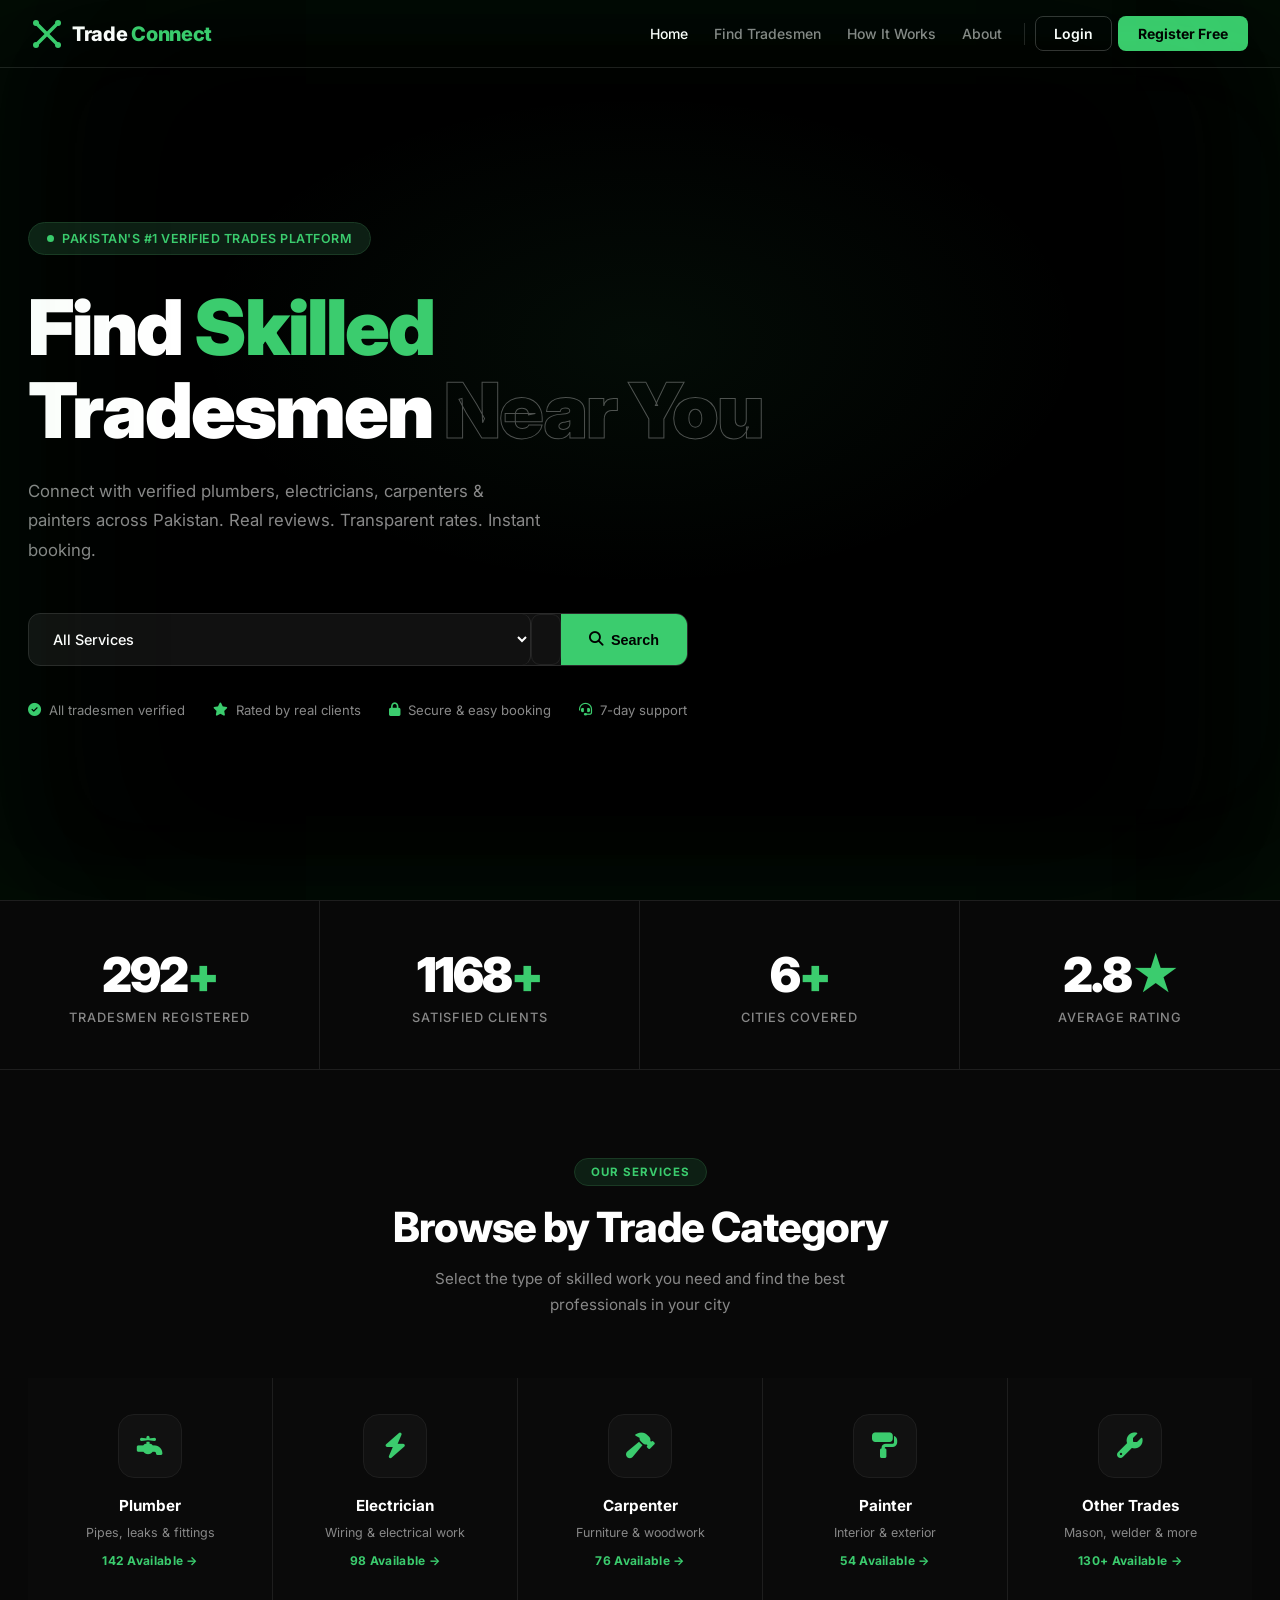
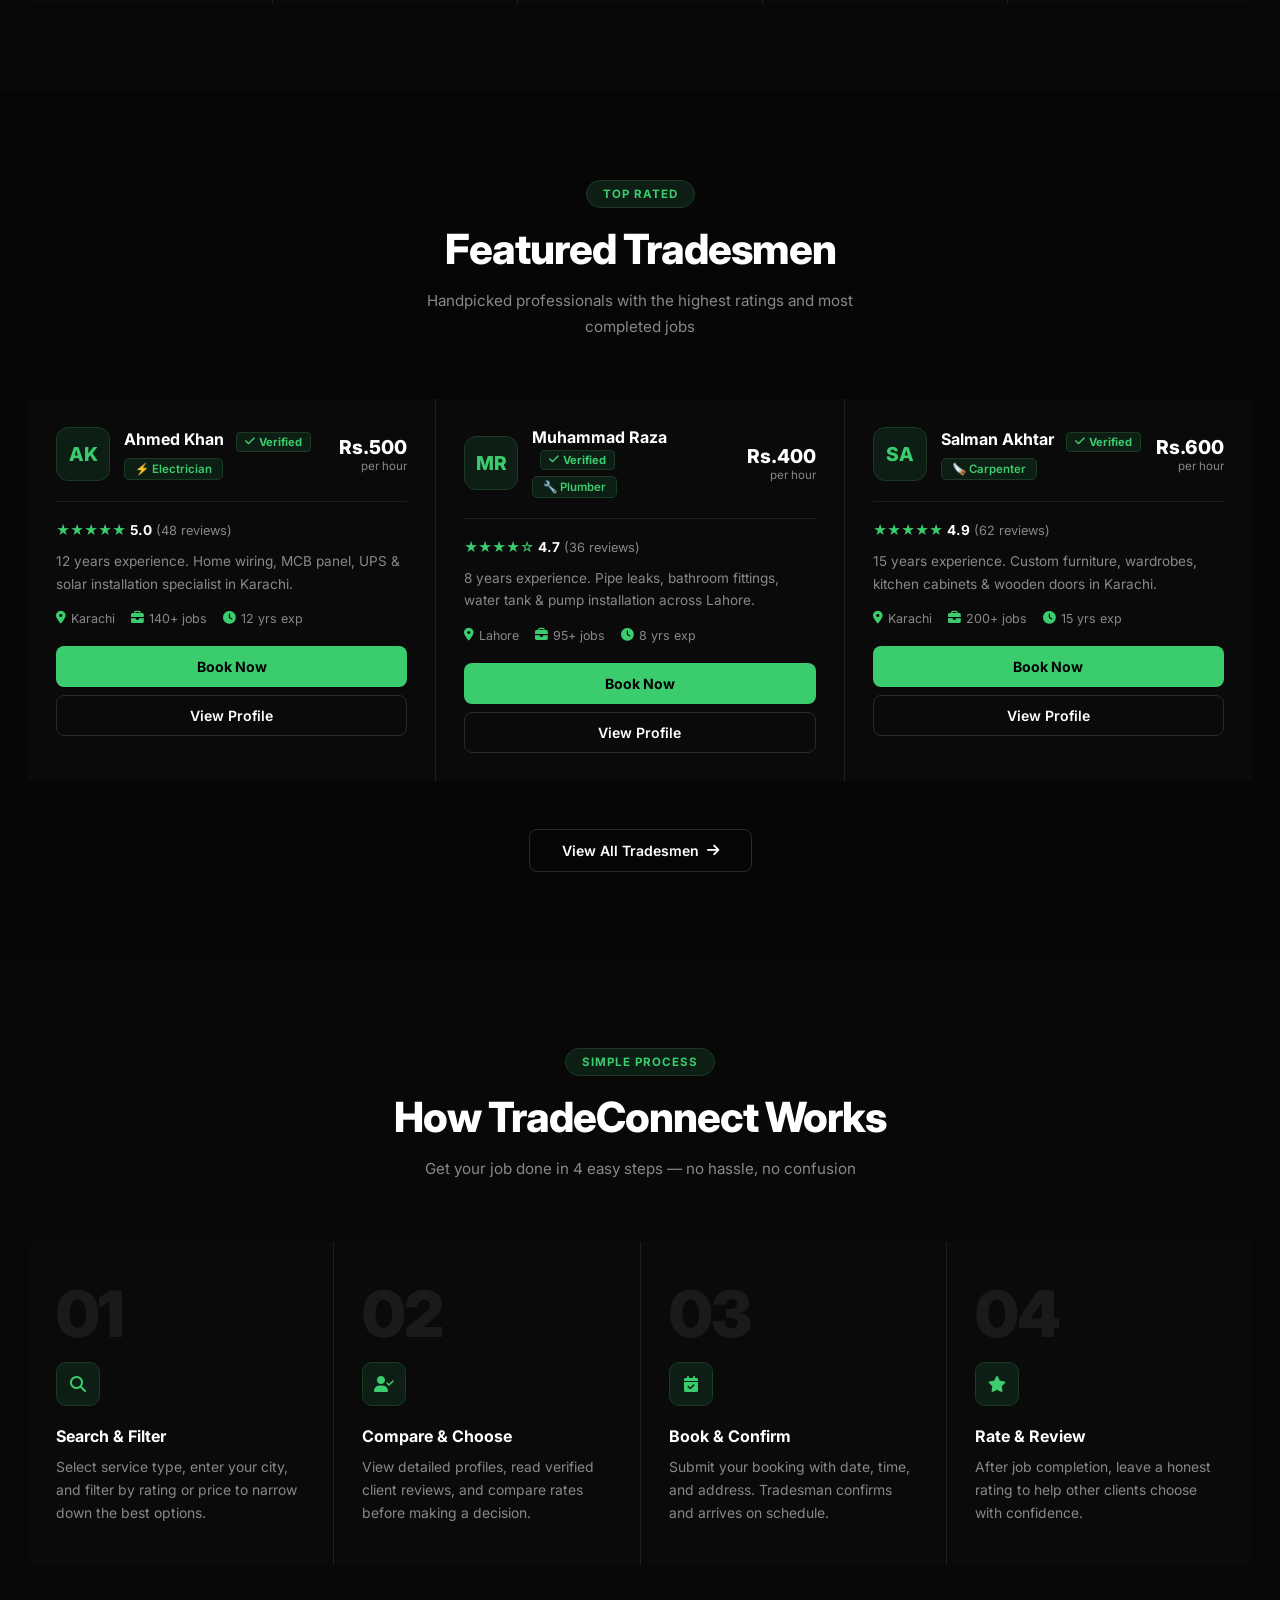
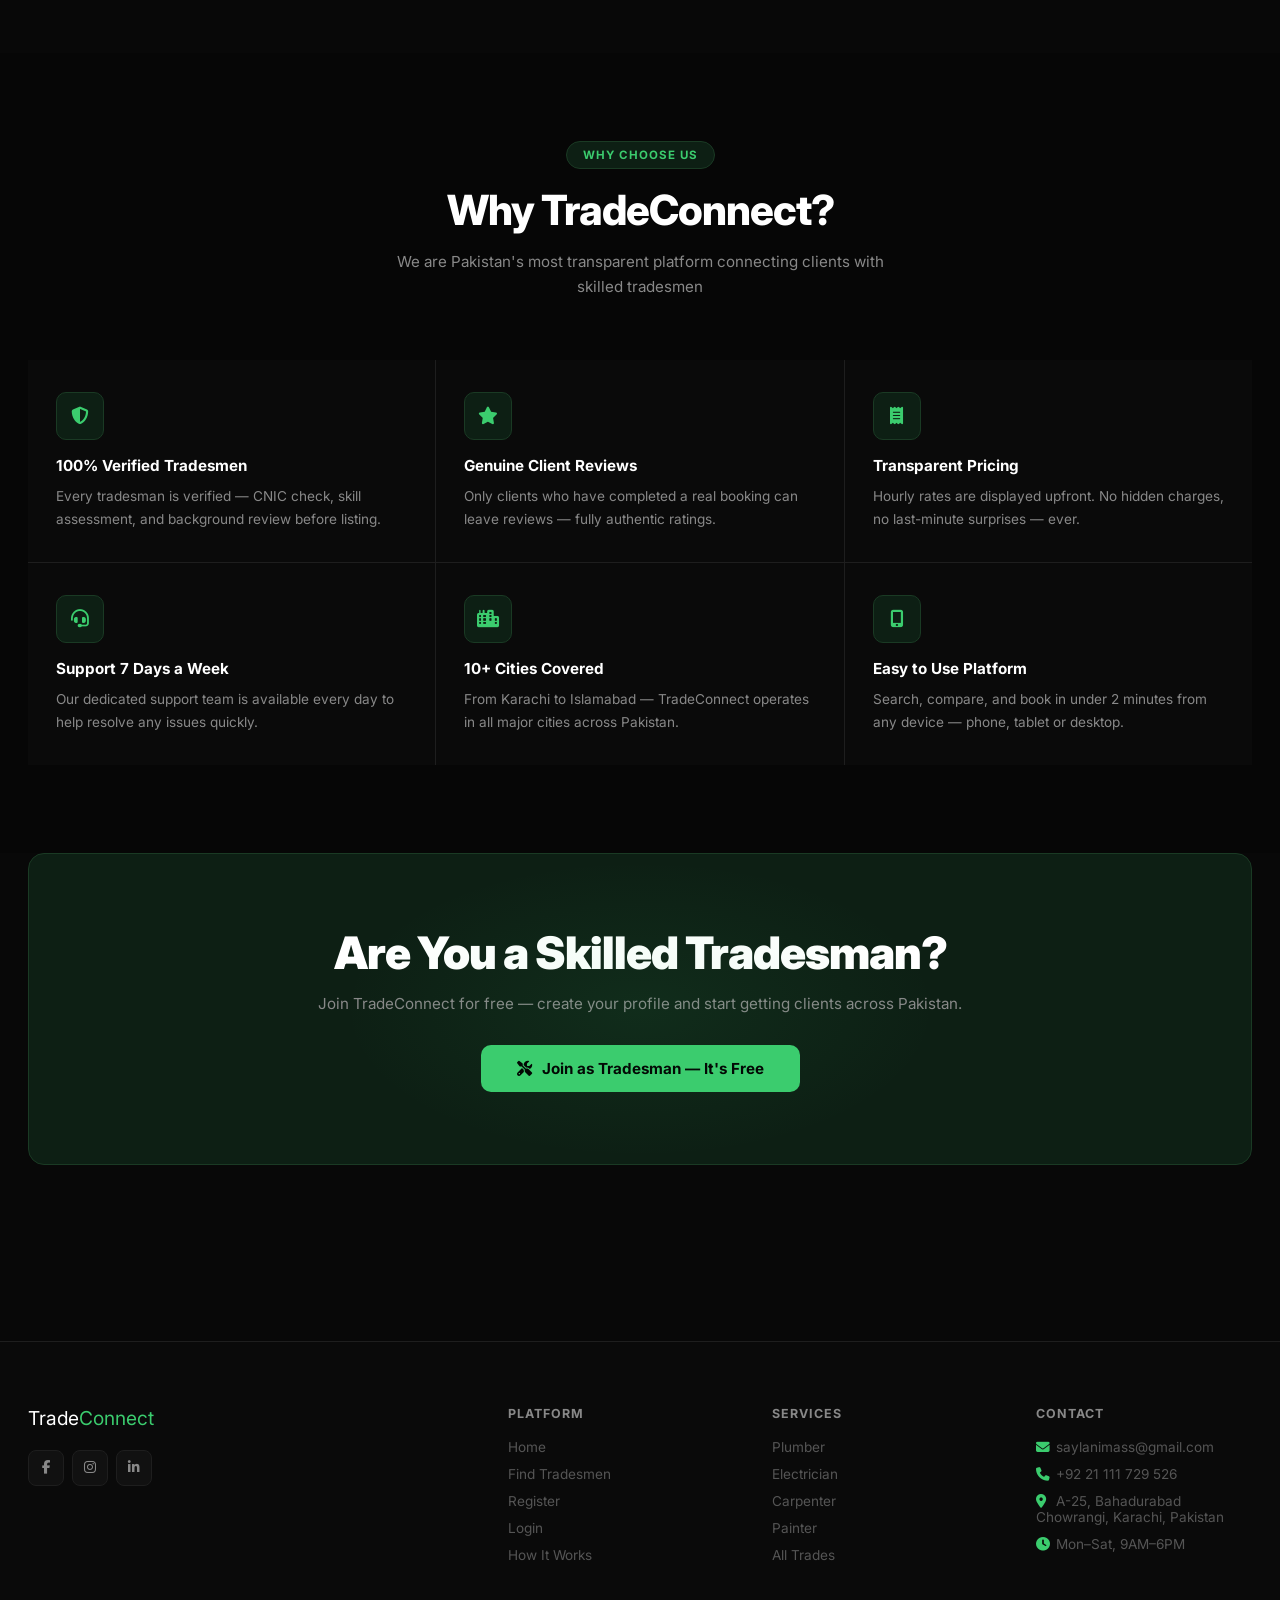
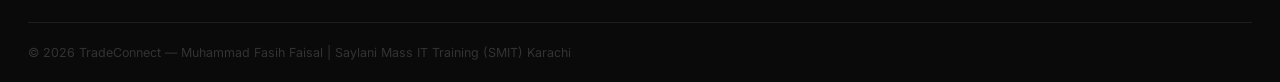
==== commit 0822e5d3: "Update index.html" ====
--- a/tradeconnect/public/index.html
+++ b/tradeconnect/public/index.html
@@ -677,8 +677,8 @@
       </div>
       <div class="footer-col">
         <h6>Contact</h6>
-        <a href="#"><i class="fas fa-envelope" style="width:14px;margin-right:6px;color:var(--green)"></i>saylanimass@gmail.com</a>
-        <a href="#"><i class="fas fa-phone" style="width:14px;margin-right:6px;color:var(--green)"></i>+92 21 111 729 526</a>
+ <a href="mailto:saylanimass@gmail.com"><i class="fas fa-envelope" style="width:14px;margin-right:6px;color:var(--green)"></i>saylanimass@gmail.com</a>
+<a href="tel:+922111729526"><i class="fas fa-phone" style="width:14px;margin-right:6px;color:var(--green)"></i>+92 21 111 729 526</a>
         <a href="#"><i class="fas fa-map-marker-alt" style="width:14px;margin-right:6px;color:var(--green)"></i>A-25, Bahadurabad Chowrangi, Karachi, Pakistan</a>
         <a href="#"><i class="fas fa-clock" style="width:14px;margin-right:6px;color:var(--green)"></i>Mon–Sat, 9AM–6PM</a>
       </div>
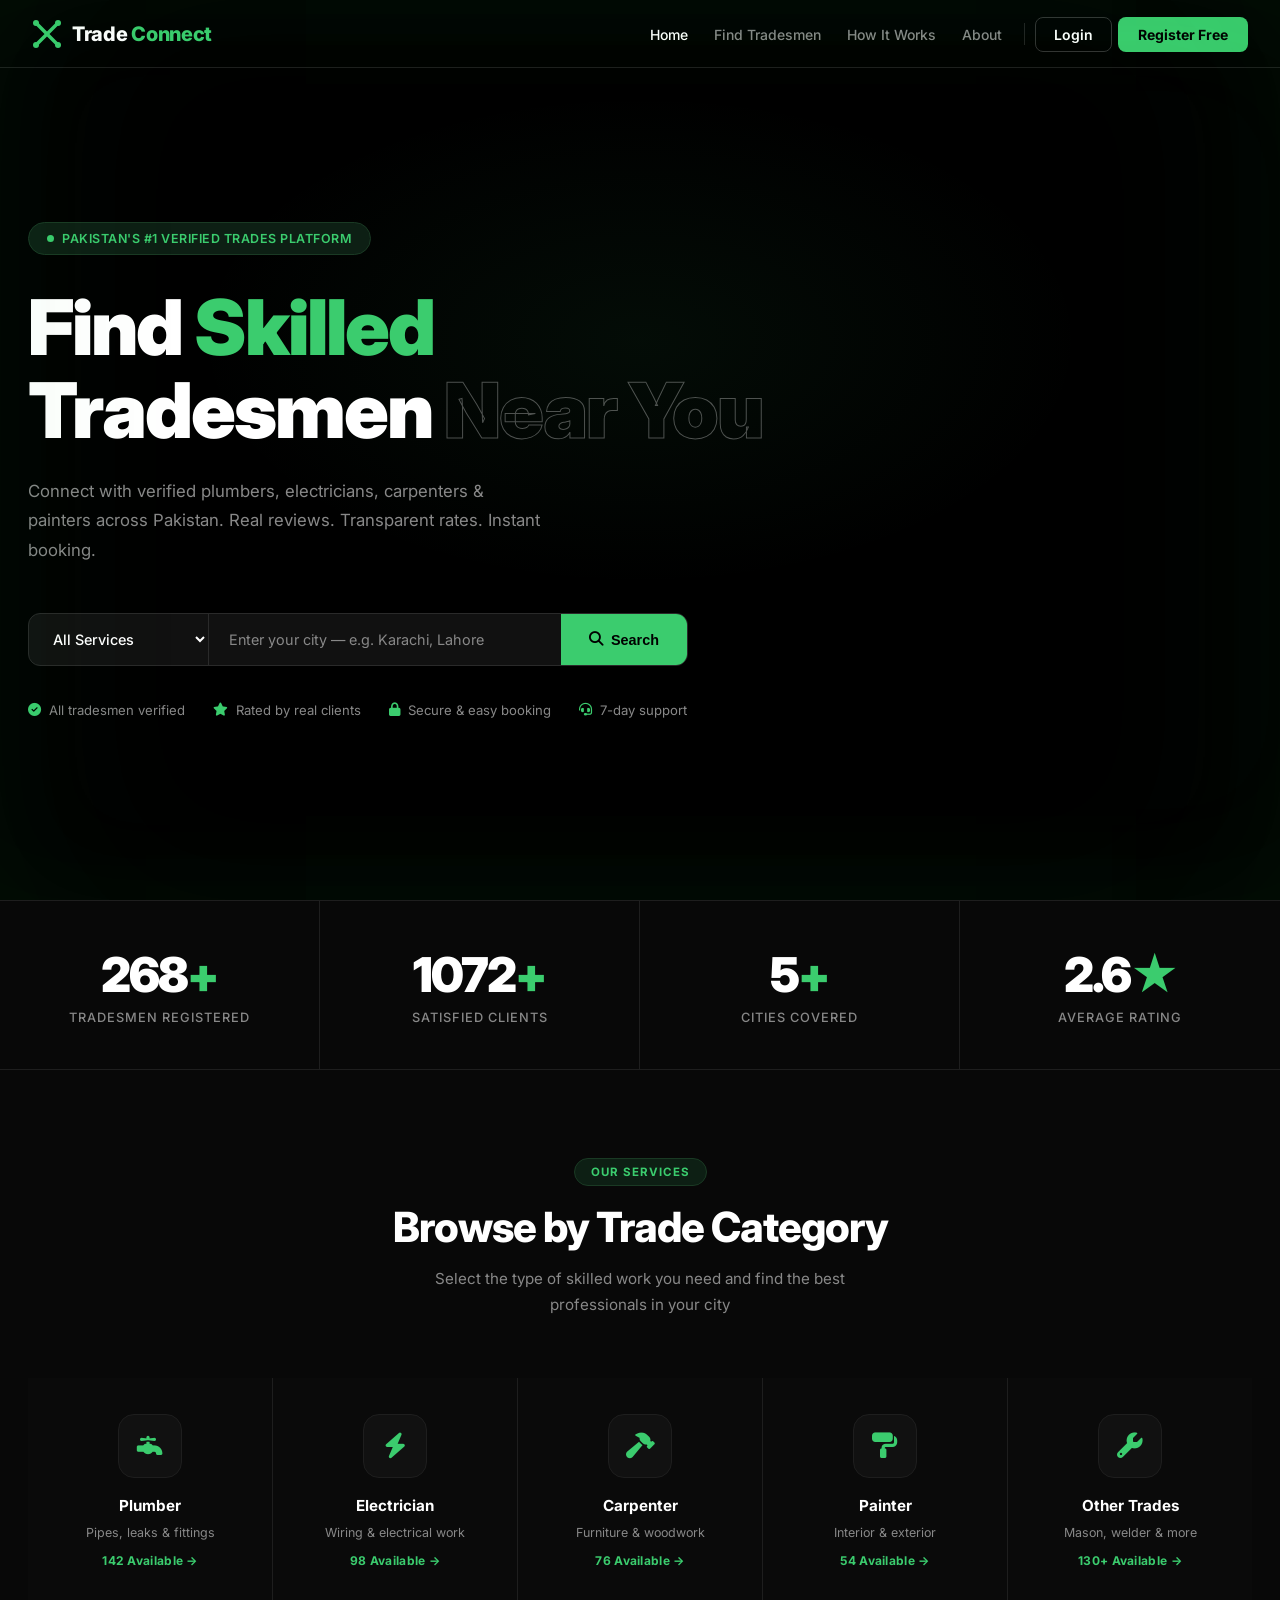
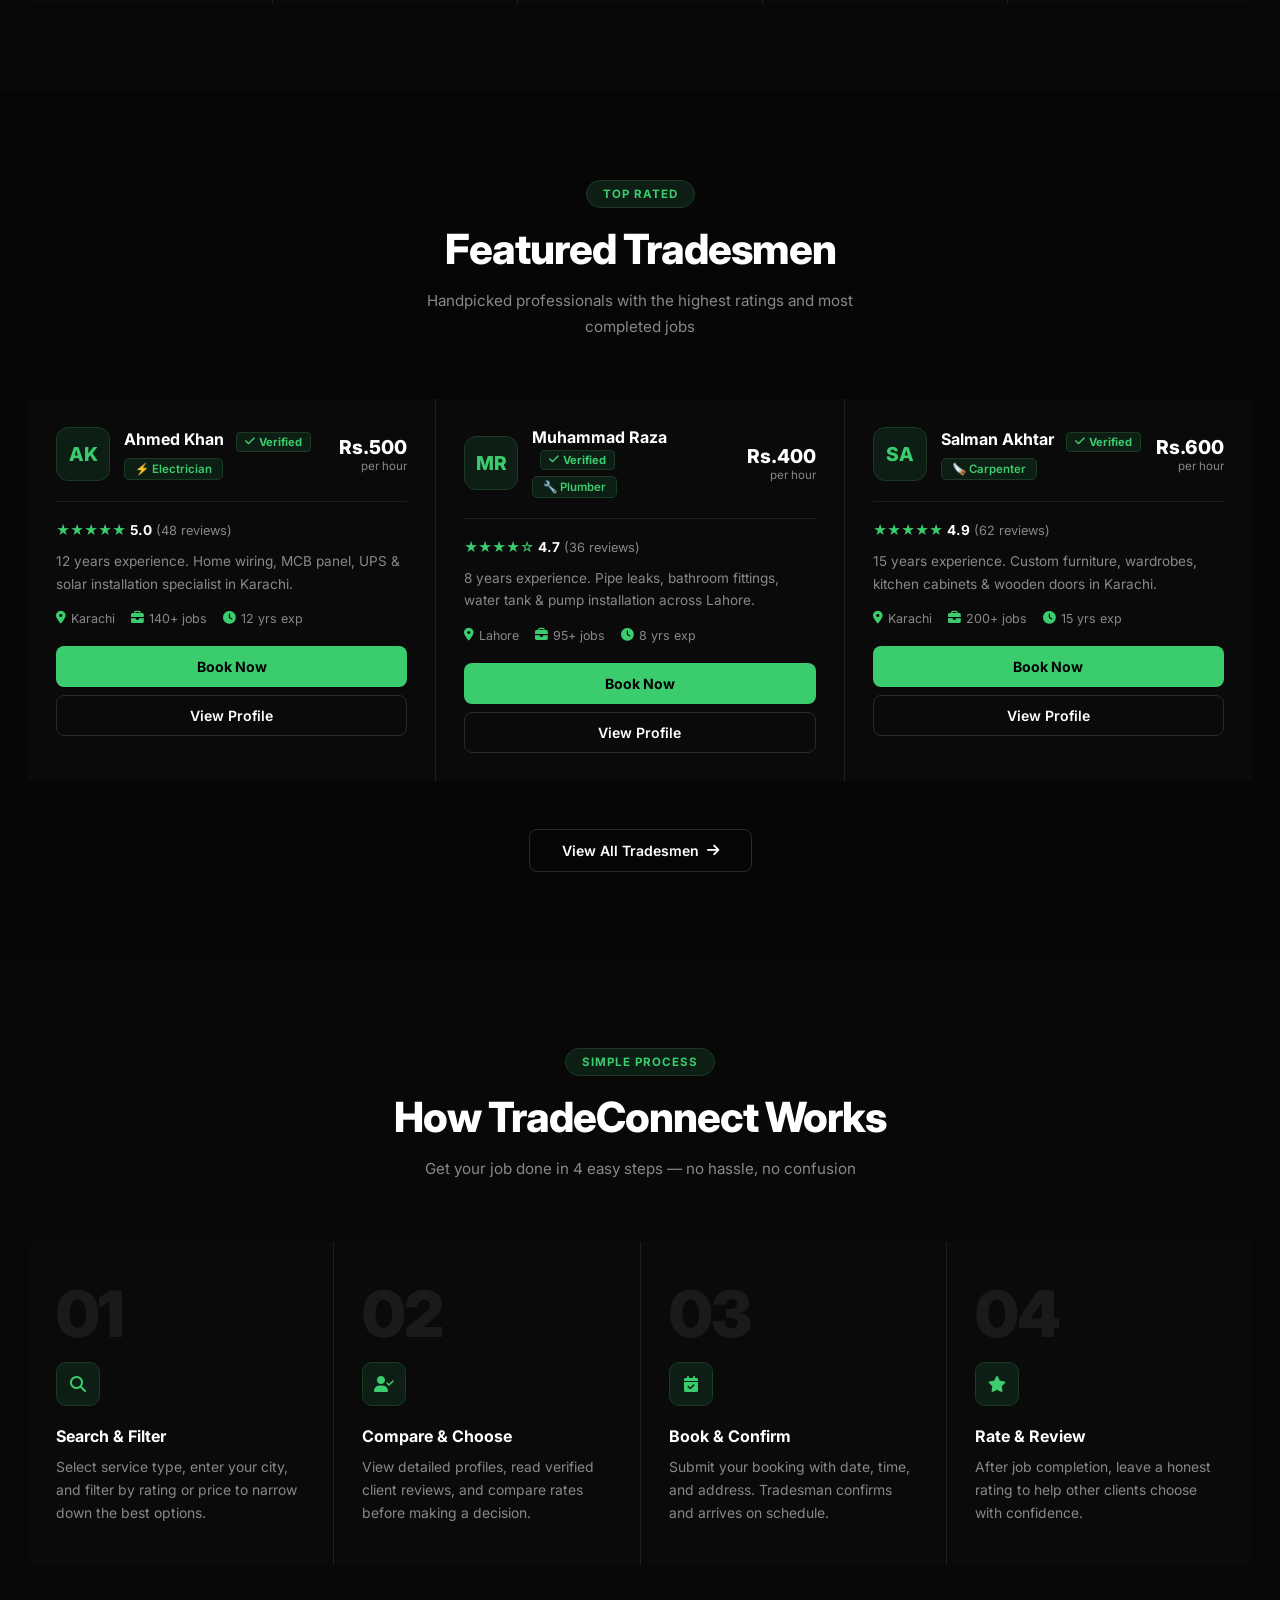
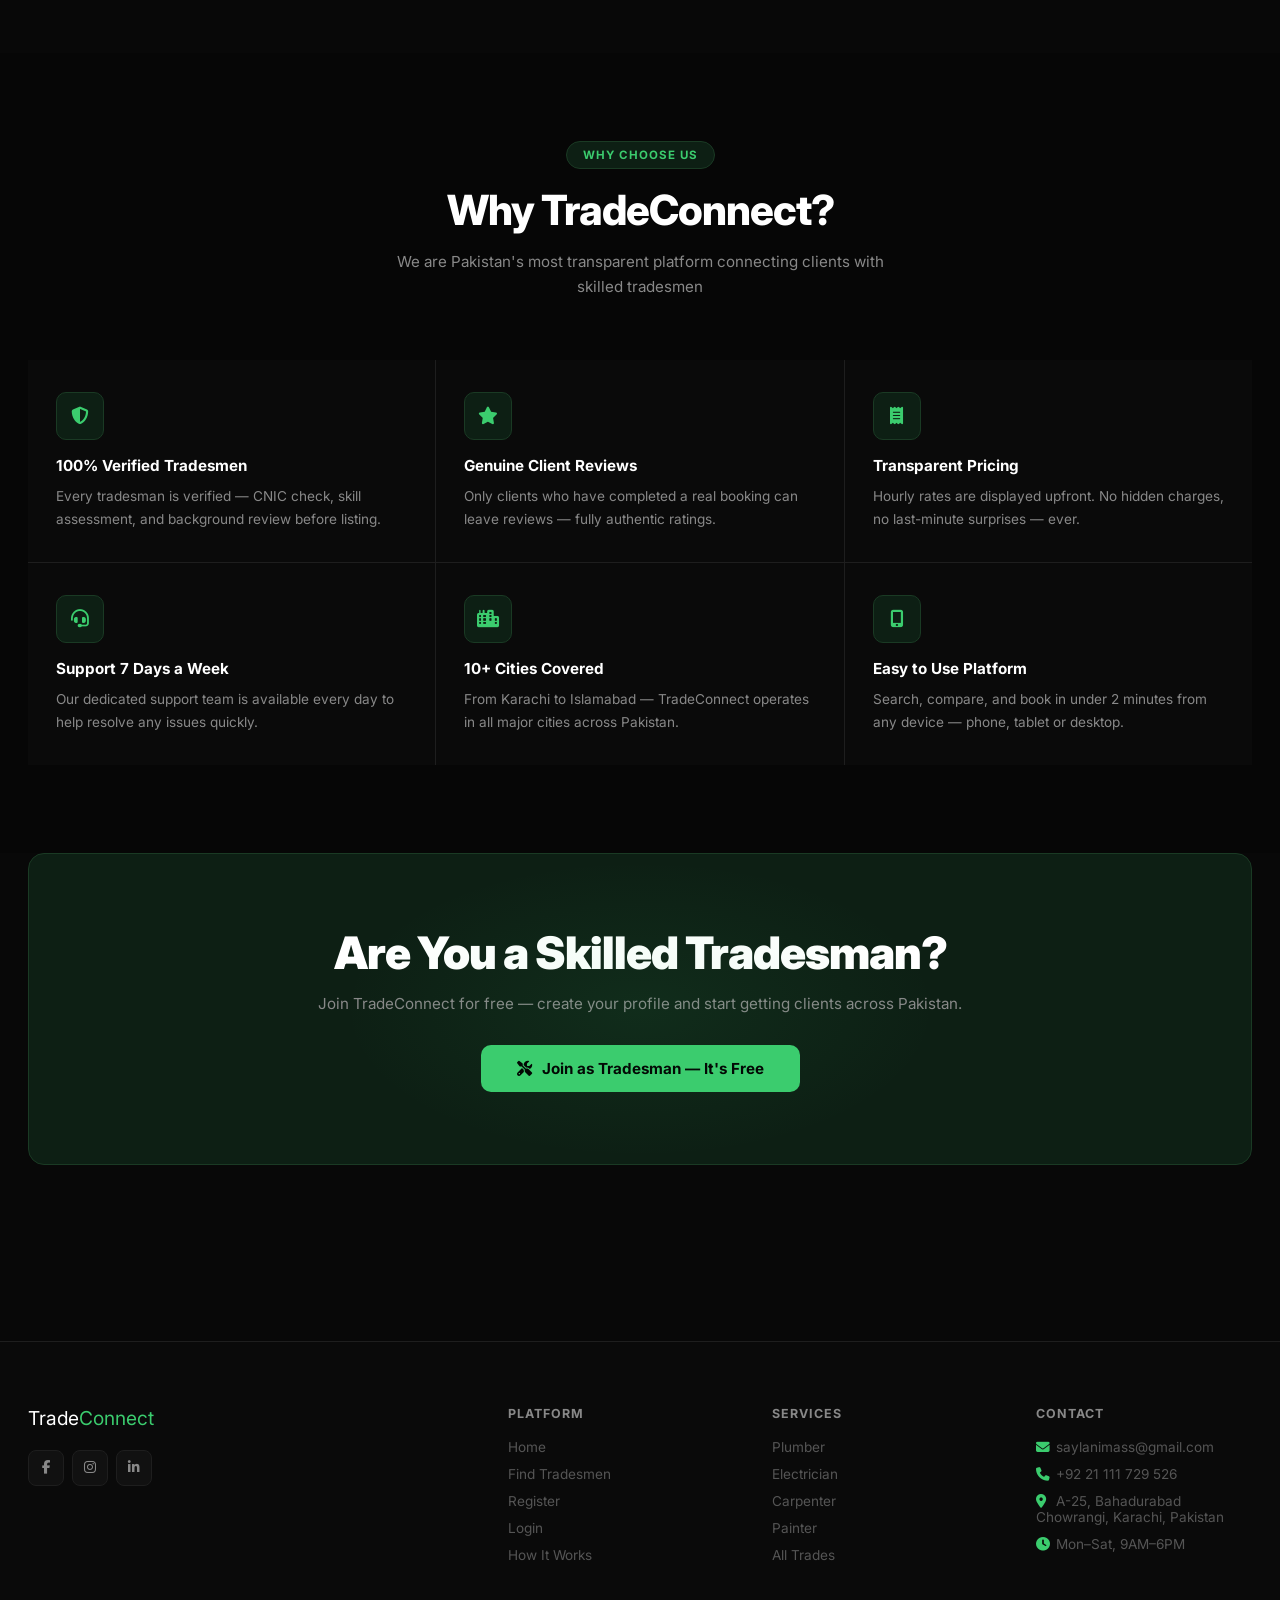
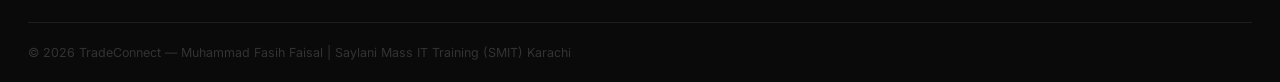
==== commit 7f7a0f58: "Update index.html" ====
--- a/tradeconnect/public/index.html
+++ b/tradeconnect/public/index.html
@@ -81,6 +81,16 @@
 .btn-green-nav:hover{background:#2aaa58!important;}
 @media(max-width:768px){
   .nav-right-group a:not(.btn-ghost):not(.btn-green-nav){display:none!important;}
+  .nav-wrap{padding:0 16px;}
+}
+@media(max-width:420px){
+  .nav-wrap{padding:0 12px;}
+  .logo span{font-size:1rem;}
+  .logo svg{width:24px;height:24px;}
+  .nav-divider{display:none;}
+  .btn-ghost{padding:7px 12px!important;font-size:.8rem!important;}
+  .btn-green-nav{padding:7px 12px!important;font-size:.8rem!important;margin-left:0!important;}
+  .nav-right-group{gap:6px;}
 }
 
 /* ─── HERO ─── */
--- a/tradeconnect/public/common.css
+++ b/tradeconnect/public/common.css
@@ -1,117 +1,55 @@
-/* TradeConnect — Common CSS */
-:root{
-  --green:#3bcc6e;
-  --green-dark:#2aaa58;
-  --black:#000;
-  --dark:#0a0a0a;
-  --card:#0f0f0f;
-  --border:#1e1e1e;
-  --border2:#1a1a1a;
-  --muted:#555;
-  --light:#aaa;
+/* ─── RESPONSIVE NAVBAR (login/register/search/dashboard pages) ─── */
+@media(max-width:768px){
+  .navbar{padding:0 16px;flex-wrap:wrap;height:auto;min-height:68px;}
+  .nav-links{gap:2px;}
+  .nav-links a:not(.btn-ghost):not(.btn-green){display:none;}
 }
-*{margin:0;padding:0;box-sizing:border-box;}
-body{font-family:'Inter',sans-serif;background:var(--black);color:#fff;}
-a{text-decoration:none;}
 
-/* NAV */
-.navbar{background:var(--dark);border-bottom:1px solid var(--border);padding:0 28px;height:68px;display:flex;align-items:center;justify-content:space-between;position:sticky;top:0;z-index:999;}
-.logo{font-weight:800;font-size:1.3rem;color:#fff;display:flex;align-items:center;gap:8px;text-decoration:none;flex-shrink:0;}
-.logo span{color:var(--green);}
-.logo i{color:var(--green);}
-.nav-links{display:flex;align-items:center;gap:6px;margin-left:auto;}
-.nav-links a{color:var(--light);font-size:.88rem;padding:8px 14px;border-radius:8px;transition:.2s;text-decoration:none;}
-.nav-links a:hover{color:#fff;background:#111;}
-.btn-ghost{border:1px solid #2a2a2a!important;color:#fff!important;border-radius:8px!important;padding:8px 16px!important;background:transparent!important;}
-.btn-green{background:var(--green)!important;color:#000!important;font-weight:700!important;border-radius:8px!important;padding:9px 18px!important;}
-.btn-green:hover{background:var(--green-dark)!important;}
+/* ─── DASHBOARD / SIDEBAR — becomes horizontal top bar instead of vanishing ─── */
+@media(max-width:700px){
+  .dash-wrap{flex-direction:column;}
+  .sidebar{
+    display:flex;
+    flex-direction:row;
+    align-items:center;
+    width:100%;
+    min-height:auto;
+    overflow-x:auto;
+    -webkit-overflow-scrolling:touch;
+    border-right:none;
+    border-bottom:1px solid var(--border);
+    padding:10px 0;
+  }
+  .sidebar .logo{padding:0 16px;flex-shrink:0;}
+  .sidebar-nav{display:flex;flex-direction:row;}
+  .sidebar-nav a{
+    flex-direction:column;
+    white-space:nowrap;
+    padding:8px 14px;
+    border-left:none;
+    border-bottom:3px solid transparent;
+    font-size:.75rem;
+    gap:4px;
+  }
+  .sidebar-nav a:hover,.sidebar-nav a.active{border-left-color:transparent;border-bottom-color:var(--green);background:rgba(59,204,110,.08);}
+  .sidebar-section,.sidebar-footer{display:none;}
 
-/* INPUTS */
-input:not([type=radio]):not([type=checkbox]),select,textarea{width:100%;background:#111;border:1px solid #222;color:#fff;border-radius:9px;padding:12px 14px;font-family:'Inter',sans-serif;font-size:.9rem;outline:none;transition:border .2s;}
-input::placeholder,textarea::placeholder{color:#444;}
-input:not([type=radio]):not([type=checkbox]):focus,select:focus,textarea:focus{border-color:var(--green);}
-input[type=radio],input[type=checkbox]{width:auto;background:transparent;border:none;padding:0;}
-select option{background:#111;color:#fff;}
-textarea{resize:vertical;}
-label{display:block;font-weight:600;font-size:.85rem;color:var(--light);margin-bottom:7px;}
-.radio-list label{display:flex;align-items:center;gap:10px;margin-bottom:0;font-weight:500;color:#888;cursor:pointer;flex-direction:row;flex-wrap:nowrap;white-space:nowrap;}
-.radio-list input[type=radio]{width:15px;height:15px;flex-shrink:0;margin:0;accent-color:var(--green);cursor:pointer;}
-.form-group{margin-bottom:16px;}
+  .dash-main{padding:16px;}
+  .topbar{flex-direction:column;align-items:flex-start;gap:10px;}
+  .stats-row{grid-template-columns:1fr 1fr;gap:10px;}
+  .stat-card{padding:16px;}
+  .stat-card h3{font-size:1.4rem;}
+  .card{padding:18px;}
+  table{min-width:520px;}
 
-/* BUTTONS */
-.btn-primary{background:var(--green);color:#000;border:none;padding:13px 28px;border-radius:9px;font-weight:700;font-size:.95rem;cursor:pointer;font-family:'Inter',sans-serif;transition:.2s;display:inline-block;}
-.btn-primary:hover{background:var(--green-dark);}
-.btn-outline{border:1px solid #2a2a2a;color:#fff;background:transparent;padding:11px 22px;border-radius:9px;font-weight:600;cursor:pointer;font-family:'Inter',sans-serif;transition:.2s;display:inline-block;}
-.btn-outline:hover{border-color:var(--green);color:var(--green);}
+  /* Prevent iOS auto-zoom on form focus */
+  input:not([type=radio]):not([type=checkbox]),select,textarea{font-size:16px;}
+}
 
-/* CARDS */
-.card{background:var(--card);border:1px solid var(--border);border-radius:16px;padding:28px;}
-
-/* BADGES */
-.badge{padding:4px 10px;border-radius:6px;font-size:.75rem;font-weight:700;display:inline-block;}
-.badge-pending{background:#2a1a00;color:#f5a623;border:1px solid #4a3000;}
-.badge-accepted{background:#0d1f14;color:#3bcc6e;border:1px solid #1a3a24;}
-.badge-completed{background:#0d1f3a;color:#5ba3f5;border:1px solid #1a3a6e;}
-.badge-cancelled{background:#2a0d0d;color:#ff6b6b;border:1px solid #4a1a1a;}
-
-/* TABLE */
-.table-wrap{background:var(--card);border:1px solid var(--border);border-radius:14px;overflow:auto;margin-bottom:24px;}
-table{width:100%;border-collapse:collapse;min-width:600px;}
-th{background:var(--dark);padding:13px 16px;text-align:left;font-size:.78rem;color:var(--muted);font-weight:600;text-transform:uppercase;letter-spacing:.5px;}
-td{padding:13px 16px;border-top:1px solid var(--border2);font-size:.86rem;color:#ccc;vertical-align:middle;}
-td strong{color:#fff;}
-td small{color:var(--muted);}
-
-/* ALERTS */
-.alert{border-radius:9px;padding:12px 16px;margin-bottom:16px;font-size:.88rem;display:none;}
-.alert.show{display:block;}
-.alert-error{background:#1a0a0a;border:1px solid #3a1a1a;color:#ff6b6b;}
-.alert-success{background:#0d1f14;border:1px solid #1a3a24;color:#3bcc6e;}
-
-/* SIDEBAR */
-.sidebar{width:230px;background:var(--dark);border-right:1px solid var(--border);min-height:100vh;padding:20px 0;flex-shrink:0;display:flex;flex-direction:column;}
-.sidebar .logo{padding:0 20px 24px;}
-.sidebar-nav a{display:flex;align-items:center;gap:10px;padding:12px 20px;color:var(--muted);font-size:.88rem;transition:.2s;border-left:3px solid transparent;}
-.sidebar-nav a:hover,.sidebar-nav a.active{color:#fff;background:rgba(59,204,110,.08);border-left-color:var(--green);}
-.sidebar-nav a i{color:var(--green);width:16px;}
-.sidebar-section{font-size:.7rem;color:#333;text-transform:uppercase;letter-spacing:1px;padding:14px 20px 6px;font-weight:700;}
-.sidebar-footer{margin-top:auto;padding:20px;border-top:1px solid var(--border);}
-
-/* DASHBOARD LAYOUT */
-.dash-wrap{display:flex;min-height:100vh;}
-.dash-main{flex:1;padding:28px;overflow:auto;}
-.topbar{display:flex;justify-content:space-between;align-items:center;margin-bottom:28px;}
-.topbar h2{font-weight:800;font-size:1.4rem;color:#fff;}
-.topbar p{color:var(--muted);font-size:.88rem;margin-top:4px;}
-.avatar-sm{width:40px;height:40px;border-radius:50%;background:var(--green);display:flex;align-items:center;justify-content:center;font-weight:700;color:#000;font-size:.85rem;overflow:hidden;flex-shrink:0;}
-
-/* STAT CARDS */
-.stats-row{display:grid;grid-template-columns:repeat(auto-fit,minmax(160px,1fr));gap:14px;margin-bottom:24px;}
-.stat-card{background:var(--card);border:1px solid var(--border);border-radius:14px;padding:20px;}
-.stat-card .ic{width:42px;height:42px;border-radius:10px;background:#0d1f14;border:1px solid #1a3a24;display:flex;align-items:center;justify-content:center;margin-bottom:12px;}
-.stat-card .ic i{color:var(--green);font-size:1rem;}
-.stat-card h3{font-weight:800;font-size:1.7rem;color:#fff;margin:0 0 3px;}
-.stat-card p{color:var(--muted);font-size:.8rem;margin:0;}
-
-/* ACTION BUTTONS in table */
-.btn-sm{border:none;border-radius:6px;padding:6px 13px;font-size:.78rem;font-weight:700;cursor:pointer;font-family:'Inter',sans-serif;transition:.2s;}
-.btn-accept{background:#0d1f14;color:#3bcc6e;border:1px solid #1a3a24;}
-.btn-accept:hover{background:#142d1c;}
-.btn-reject{background:#2a0d0d;color:#ff6b6b;border:1px solid #4a1a1a;}
-.btn-reject:hover{background:#3a1010;}
-.btn-complete{background:#0d1f3a;color:#5ba3f5;border:1px solid #1a3a6e;}
-.btn-complete:hover{background:#152a4a;}
-.btn-view{background:#1a1a1a;color:#aaa;border:1px solid #2a2a2a;}
-.btn-view:hover{border-color:var(--green);color:var(--green);}
-
-/* STARS */
-.stars{color:#f5a623;}
-
-/* VERIFIED */
-.verified{background:#0d1f14;color:#3bcc6e;border:1px solid #1a3a24;padding:2px 8px;border-radius:4px;font-size:.7rem;font-weight:700;margin-left:6px;}
-
-@media(max-width:700px){
-  .sidebar{display:none;}
-  .dash-main{padding:16px;}
-  .stats-row{grid-template-columns:1fr 1fr;}
+/* ─── SMALL PHONES ─── */
+@media(max-width:480px){
+  .stats-row{grid-template-columns:1fr;}
+  .btn-primary,.btn-outline{width:100%;text-align:center;}
+  .navbar{padding:0 12px;}
+  .logo{font-size:1.1rem;}
 }
